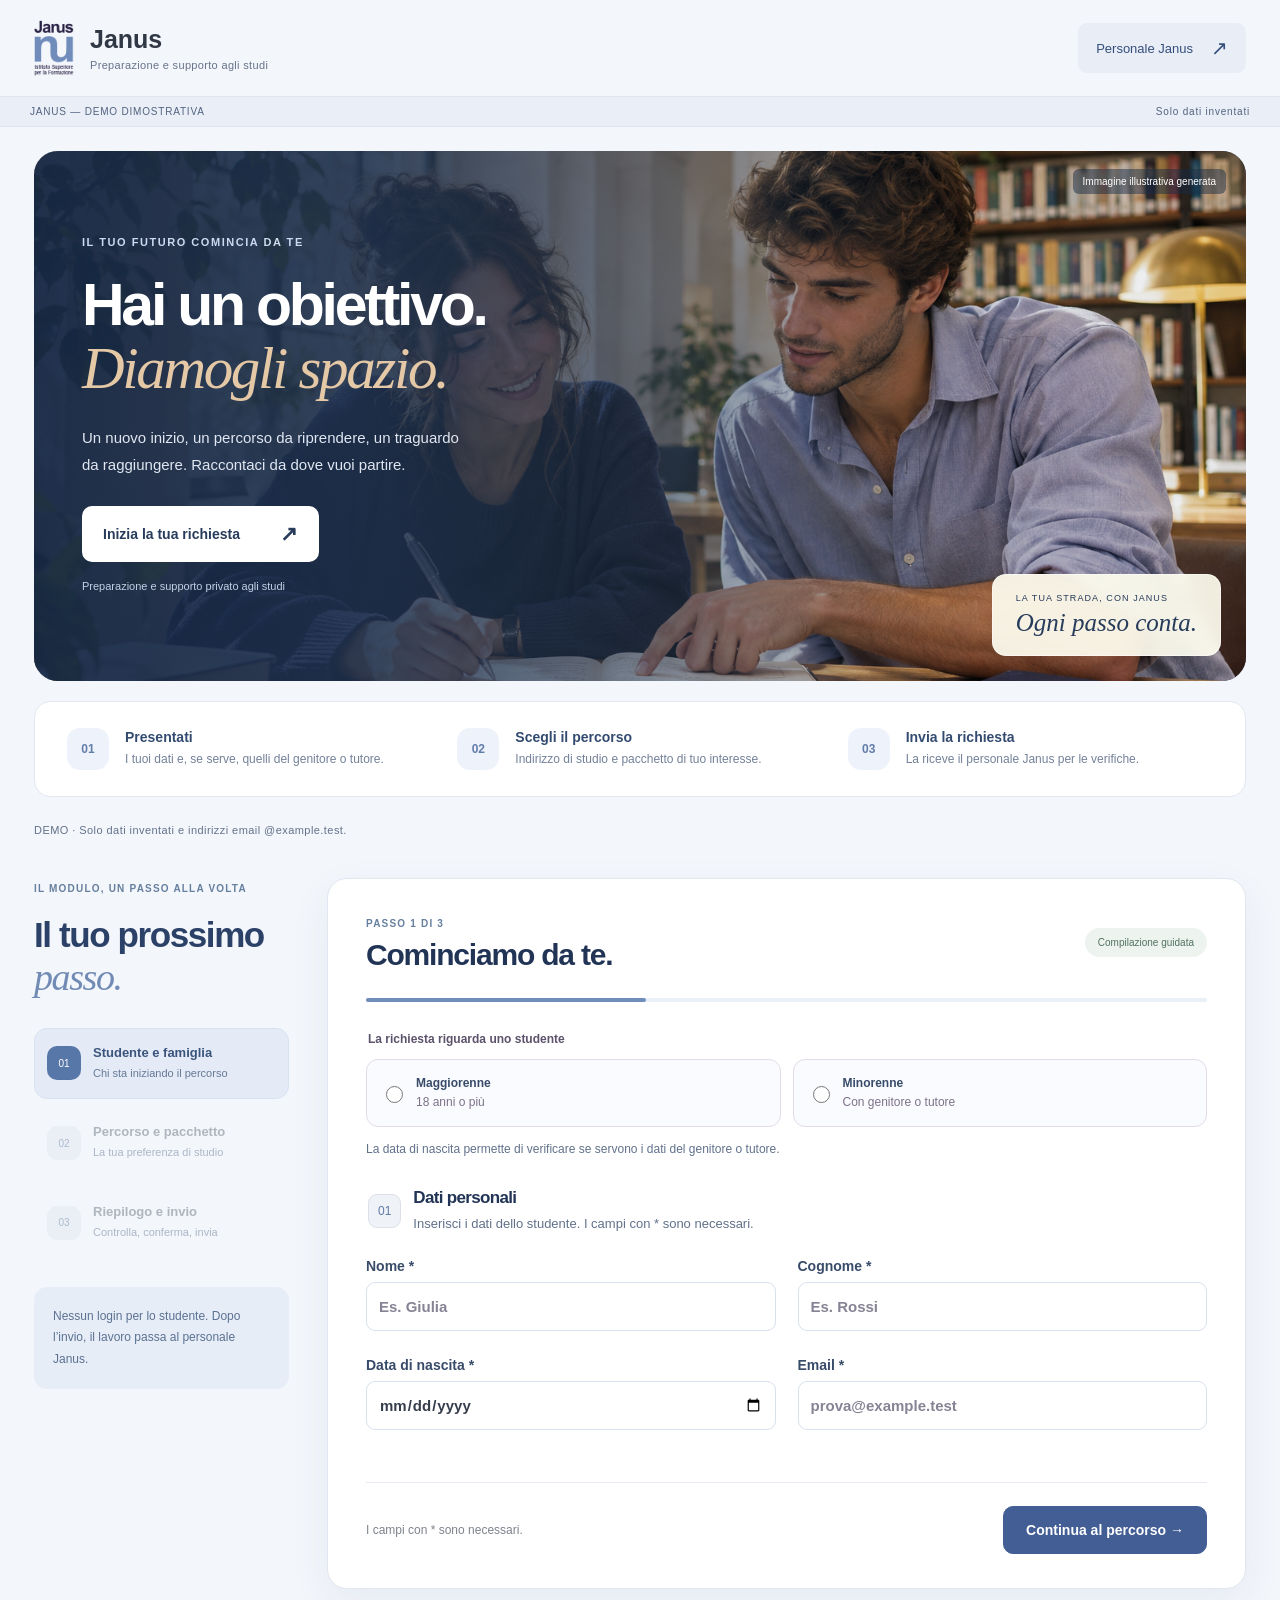
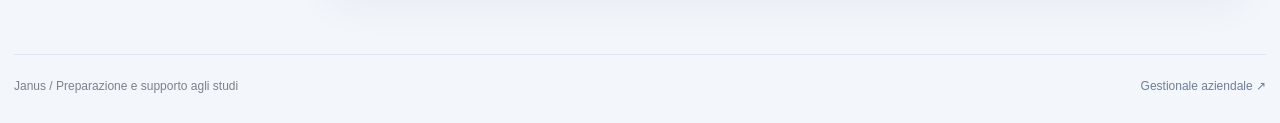
==== index.html @ 0e10361b "Pubblica i file della demo Janus con form e reparti del personale" ====
<!doctype html><html lang="it"><head><meta charset="utf-8"><meta name="viewport" content="width=device-width,initial-scale=1"><meta name="robots" content="noindex,nofollow"><title>Janus · Proposta D · Iscrizione</title><link rel="stylesheet" href="./style.css"><link rel="stylesheet" href="./enrollment.css"><link rel="stylesheet" href="./concept-c.css"><link rel="stylesheet" href="./concept-d.css"></head><body class="concept-c concept-d client-c"><header class="c-top"><a class="c-brand" href="./iscrizione-d.html"><img src="./assets/janus_logo-1.png" alt="Istituto Janus"><span>Janus<small>Preparazione e supporto agli studi</small></span></a><a class="c-employee" href="./gestionale-d.html">Personale Janus <span>↗</span></a></header><div class="c-proposal"><span>JANUS — DEMO DIMOSTRATIVA</span><span>Solo dati inventati</span></div><main class="c-client-main"><section class="d-hero"><img class="d-hero-image" src="./assets/janus-studio-editoriale.png" alt="Scena illustrativa di due giovani adulti impegnati nello studio"><div class="d-hero-shade"></div><div class="d-hero-content"><span class="d-eyebrow">IL TUO FUTURO COMINCIA DA TE</span><h1>Hai un obiettivo.<br><em>Diamogli spazio.</em></h1><p>Un nuovo inizio, un percorso da riprendere, un traguardo da raggiungere. Raccontaci da dove vuoi partire.</p><a class="d-hero-cta" href="#modulo">Inizia la tua richiesta <span>↗</span></a><span class="d-service-note">Preparazione e supporto privato agli studi</span></div><div class="d-photo-note">Immagine illustrativa generata</div><div class="d-hero-caption"><span>LA TUA STRADA, CON JANUS</span><b>Ogni passo conta.</b></div></section><div class="d-journey"><article><b>01</b><div><strong>Presentati</strong><span>I tuoi dati e, se serve, quelli del genitore o tutore.</span></div></article><article><b>02</b><div><strong>Scegli il percorso</strong><span>Indirizzo di studio e pacchetto di tuo interesse.</span></div></article><article><b>03</b><div><strong>Invia la richiesta</strong><span>La riceve il personale Janus per le verifiche.</span></div></article></div><div class="c-demo">DEMO · Solo dati inventati e indirizzi email @example.test.</div><section id="modulo" class="c-wizard-layout"><aside class="c-step-rail"><span class="c-kicker">IL MODULO, UN PASSO ALLA VOLTA</span><h2>Il tuo prossimo<br><em>passo.</em></h2><nav aria-label="Passaggi del modulo"><button type="button" data-wizard-step="0"><b>01</b><span>Studente e famiglia<small>Chi sta iniziando il percorso</small></span></button><button type="button" data-wizard-step="1"><b>02</b><span>Percorso e pacchetto<small>La tua preferenza di studio</small></span></button><button type="button" data-wizard-step="2"><b>03</b><span>Riepilogo e invio<small>Controlla, conferma, invia</small></span></button></nav><div class="c-side-note">Nessun login per lo studente. Dopo l’invio, il lavoro passa al personale Janus.</div></aside><div class="c-form-stage"><section id="student-entry" aria-labelledby="form-title"><div class="c-stage-header"><div><span id="wizard-position" class="c-kicker">PASSO 1 DI 3</span><h2 id="form-title">Cominciamo da te.</h2></div><span class="c-pill">Compilazione guidata</span></div><div class="c-progress-track"><div id="wizard-progress"></div></div><form id="student-form" novalidate><section class="wizard-step"><fieldset class="age-selector"><legend>La richiesta riguarda uno studente</legend><div class="age-options"><label><input type="radio" name="student_age_group" value="adult"><span>Maggiorenne <small>18 anni o più</small></span></label><label><input type="radio" name="student_age_group" value="minor"><span>Minorenne <small>Con genitore o tutore</small></span></label></div><small data-error="student_age_group" class="error"></small><p class="field-help" data-age-hint></p></fieldset><fieldset><legend><div class="section-label"><span class="section-number">01</span><div><h3>Dati personali</h3><p>Inserisci i dati dello studente. I campi con * sono necessari.</p></div></div></legend><div class="grid"><label>Nome *<input name="given_name" maxlength="80" required autocomplete="off" placeholder="Es. Giulia"><small data-error="given_name"></small></label><label>Cognome *<input name="family_name" maxlength="80" required autocomplete="off" placeholder="Es. Rossi"><small data-error="family_name"></small></label><label>Data di nascita *<input name="birth_date" type="date" required><small data-error="birth_date"></small></label><label>Email *<input name="email" type="email" placeholder="prova@example.test" maxlength="160" required autocomplete="off"><small data-error="email"></small></label></div></fieldset><fieldset data-guardian-section class="guardian-panel" hidden><legend><div class="section-label"><span class="section-number">↳</span><div><h3>Genitore o tutore dello studente minorenne</h3><p>La richiesta deve essere compilata dal genitore o tutore. Usa solo dati inventati nella demo.</p></div></div></legend><div class="grid"><label>Relazione con lo studente *<select name="guardian_relationship"><option value="">Scegli una relazione</option><option value="genitore">Genitore</option><option value="tutore_legale">Tutore legale</option></select><small data-error="guardian_relationship"></small></label><label>Nome del genitore o tutore *<input name="guardian_given_name" maxlength="80" autocomplete="off"><small data-error="guardian_given_name"></small></label><label>Cognome del genitore o tutore *<input name="guardian_family_name" maxlength="80" autocomplete="off"><small data-error="guardian_family_name"></small></label><label>Email del genitore o tutore *<input name="guardian_email" type="email" maxlength="160" placeholder="genitore@example.test" autocomplete="off"><small data-error="guardian_email"></small></label></div><label class="checkbox"><input name="guardian_authority_confirm" type="checkbox"><span>Dichiaro di compilare questa richiesta come genitore o tutore dello studente minorenne. *</span></label><small data-error="guardian_authority_confirm" class="error"></small><p class="field-help">Il titolo dichiarato sarà verificato dal personale Janus. Questa dichiarazione non attribuisce automaticamente ruoli di contraente o pagatore.</p></fieldset><div class="c-wizard-actions"><span>I campi con * sono necessari.</span><button type="button" data-wizard-next class="primary">Continua al percorso →</button></div></section><section class="wizard-step" hidden><fieldset id="percorsi-studio"><legend><div class="section-label"><span class="section-number">02</span><div><h3>Il tuo percorso di studio</h3><p>Indica regione, anno scolastico e indirizzo richiesto.</p></div></div></legend><div class="grid"><label>Regione *<select name="region" required><option value="">Scegli una regione</option></select><small data-error="region"></small></label><label>Anno scolastico *<select name="school_year" required><option value="">Scegli un anno</option><option>2025/2026</option><option>2026/2027</option><option>2027/2028</option></select><small data-error="school_year"></small></label><label class="full-width">Indirizzo di studio richiesto (facoltativo)<select name="study_track"><option value="">Scegli un indirizzo, se lo conosci</option></select><small data-error="study_track"></small><span class="field-help">Il personale Janus verificherà il percorso indicato.</span></label></div></fieldset><fieldset class="package-section"><legend><div class="section-label"><span class="section-number">03</span><div><h3>Il pacchetto Janus che ti interessa</h3><p>Indica una preferenza: il personale verificherà con te l’offerta e le condizioni.</p></div></div></legend><div class="package-grid" data-package-options></div><label class="checkbox package-undecided"><input type="radio" name="service_package" value="" checked><span>Non ho ancora scelto: preferisco confrontarmi con Janus.</span></label><small data-error="service_package" class="error"></small></fieldset><div class="c-wizard-actions"><button type="button" data-wizard-back class="quiet">← Indietro</button><button type="button" data-wizard-next class="primary">Controlla la richiesta →</button></div></section><section class="wizard-step" hidden><div class="section-label"><span class="section-number">04</span><div><h3>Controlla e invia</h3><p>Verifica i dati prima di confermare la richiesta.</p></div></div>
<div class="submit-area"><h3>Riepilogo della richiesta</h3><div class="client-summary"><span><strong>Studente:</strong> <span id="summary-name">Da compilare</span></span><span><strong>Anno:</strong> <span id="summary-year">Da indicare</span></span><span><strong>Indirizzo:</strong> <span id="summary-track">Non indicato</span></span><span><strong>Pacchetto:</strong> <span data-package-summary>Non indicato</span></span></div>
<p class="notice" style="margin-top:16px">Questa è una dimostrazione: usa dati inventati e un’email che termini con <strong>@example.test</strong>.</p><label class="checkbox"><input name="synthetic_confirm" type="checkbox"><span>Confermo di aver inserito esclusivamente dati inventati. *</span></label><small data-error="synthetic_confirm" class="error"></small></div>
<label class="honeypot" aria-hidden="true">Lascia vuoto<input name="website" tabindex="-1" autocomplete="off"></label><p id="submit-error" class="error" role="alert"></p><button class="primary" id="submit-button">Invia richiesta di prova →</button><p class="student-help">L’invio registra una richiesta di prova. Non costituisce iscrizione effettiva ai servizi Janus.</p><button type="button" data-wizard-back class="c-back">← Torna al percorso</button></section></form></section><section id="receipt" class="card receipt client-receipt" hidden tabindex="-1" aria-labelledby="receipt-title"><span class="tag">RICHIESTA RICEVUTA</span><div class="success-icon" style="margin-top:25px" aria-hidden="true">✓</div><h2 id="receipt-title">La tua richiesta è stata inviata.</h2><p id="receipt-name"></p><p class="reference" id="receipt-id"></p><div class="receipt-note"><h3>Adesso se ne occupa Janus</h3><p>Il personale può trovare la richiesta nel gestionale e verificare il percorso indicato. Per lo studente la compilazione è conclusa.</p></div><p>La ricevuta conferma l’acquisizione della richiesta di prova. Non costituisce approvazione o iscrizione effettiva ai servizi.</p><button id="new-request" class="quiet">Compila un’altra richiesta di prova</button><p style="font-size:11px;margin-top:24px">Sei del personale Janus? <a href="./gestionale-d.html" style="color:#607fad">Apri il gestionale aziendale →</a></p></section></div></section></main><footer class="c-footer"><span>Janus / Preparazione e supporto agli studi</span><a href="./gestionale-d.html">Gestionale aziendale ↗</a></footer><script type="module" src="./student.js"></script><script type="module" src="./wizard-c.js"></script></body></html>
---- style.css ----
:root{font-family:Inter,system-ui,-apple-system,"Segoe UI",sans-serif;color:#2a2246;background:#f4f6fa;font-size:16px;--blue:#708cbb;--ink:#2a2246;--line:#e1e5ee}*{box-sizing:border-box}[hidden]{display:none!important}body{margin:0}.topbar{padding:16px max(24px,calc((100% - 1180px)/2));background:white;display:flex;justify-content:space-between;align-items:center;border-bottom:1px solid var(--line)}.brand{display:flex;gap:18px;align-items:center;text-decoration:none;color:var(--ink);font-weight:700;font-size:20px}.brand img{width:43px;height:auto}.brand small{display:block;font-size:12px;color:#66647a;font-weight:400;margin-top:4px}.account{display:flex;align-items:center;gap:12px;font-size:14px}.demo-note{text-align:center;padding:10px 20px;background:#e9eef8;font-size:13px;color:#384e75}main{max-width:1180px;margin:0 auto;padding:44px 24px;min-height:calc(100vh - 200px)}.welcome{display:grid;grid-template-columns:1.25fr 1fr;gap:70px;align-items:center;padding:36px 0}.eyebrow{font-size:11px;font-weight:750;letter-spacing:.13em;color:#526f9e}h1{font-size:clamp(28px,3.4vw,43px);line-height:1.17;letter-spacing:-.035em;margin:15px 0}h2{font-size:24px;margin:0 0 12px;letter-spacing:-.02em}p{line-height:1.6;color:#656278;margin:10px 0 22px}.pills{display:flex;gap:10px;flex-wrap:wrap}.pills span{padding:10px 13px;border-radius:25px;background:white;border:1px solid var(--line);font-size:14px}.card{background:white;border:1px solid var(--line);border-radius:18px;padding:30px;box-shadow:0 8px 28px #2a224606}.login-card{padding:32px}.notice{background:#fff5dc;color:#6a5010;border-radius:8px;padding:12px;font-size:14px}.notice.ready{background:#edf6ef;color:#245f3f}label{display:flex;flex-direction:column;gap:8px;font-size:14px;font-weight:600;margin-bottom:18px}input,select{width:100%;min-height:46px;border:1px solid #cbd1df;border-radius:8px;padding:10px 12px;font:inherit;font-weight:400;color:var(--ink);background:white}input::placeholder{color:#858394}button{font:inherit;font-size:14px;cursor:pointer;border:1px solid transparent;border-radius:8px;min-height:44px;padding:11px 18px;font-weight:650}.primary{background:#465f91;color:white}.primary:hover{background:#354b76}.quiet,.nav-button{background:white;color:var(--ink);border-color:#ccd3e0}.nav-button[aria-pressed=true]{background:#eaf0fa;border-color:#708cbb}button:disabled{cursor:not-allowed;opacity:.55}:focus-visible{outline:3px solid #708cbb;outline-offset:3px}.login-card button{width:100%}.section-heading{display:flex;justify-content:space-between;align-items:center;gap:24px;margin-bottom:25px}.section-heading h1{font-size:30px}.section-heading p{margin-bottom:0}.section-heading nav{display:flex;gap:10px;flex-shrink:0}.grid{display:grid;grid-template-columns:1fr 1fr;gap:0 22px}.filters{grid-template-columns:repeat(3,1fr)}.actions{display:flex;gap:12px;align-items:center;flex-wrap:wrap}.actions span{font-size:14px;color:#656278}.error,[data-error]{color:#a02d33;font-size:13px;line-height:1.5}[aria-invalid=true]{border-color:#a02d33}.table-wrap{overflow:auto;margin-top:24px}table{border-collapse:collapse;width:100%;font-size:14px;text-align:left;white-space:nowrap}th{padding:13px 15px;background:#f4f6fa;font-weight:600;color:#67637c}td{padding:17px 15px;border-bottom:1px solid var(--line)}td:first-child{font-weight:650}.badge{display:inline-block;font-size:12px;color:#486384;background:#edf2fa;border-radius:20px;padding:5px 9px}.form-card{max-width:820px;margin:0 auto}.checkbox{flex-direction:row;align-items:flex-start;font-weight:400}.checkbox input{width:19px;min-height:19px;margin:2px 0 0;flex-shrink:0}.receipt{max-width:700px;text-align:center;margin:25px auto}.success-icon{background:#e7f5ed;color:#24784d;width:76px;height:76px;font-size:44px;line-height:76px;border-radius:50%;margin:4px auto 24px}.receipt button{margin:5px}.reference{font-family:monospace;font-size:13px;overflow-wrap:anywhere}footer{padding:22px;text-align:center;font-size:12px;color:#6f6a82}.sr-only{position:absolute;clip:rect(0,0,0,0);width:1px;height:1px;overflow:hidden}#pagination{margin-top:20px}@media(max-width:800px){.welcome{grid-template-columns:1fr;gap:28px;padding-top:0}.section-heading{align-items:stretch;flex-direction:column}.filters{grid-template-columns:1fr 1fr}.section-heading nav{flex-wrap:wrap}main{padding:28px 16px}.card{padding:22px}.topbar{padding:12px 16px}.brand{font-size:16px}.account{max-width:45%;flex-wrap:wrap;justify-content:flex-end}}@media(max-width:480px){.grid{grid-template-columns:1fr}.actions>*{flex:1 1 auto}.brand small{font-size:10px}.brand img{width:35px}.welcome h1 br{display:none}.receipt{padding:22px 16px}}
:root .student-main{max-width:880px}.student-heading{max-width:680px;margin:0 auto 30px;text-align:center}.student-heading .pills{justify-content:center}.staff-link{color:#465f91;font-size:14px;text-decoration:none;font-weight:650}.student-help{font-size:13px;margin-bottom:0}.honeypot{position:absolute;left:-10000px;opacity:0;pointer-events:none}.student-main .form-card{max-width:none}
.journey{list-style:none;padding:0;display:grid;grid-template-columns:repeat(3,1fr);gap:12px;margin:26px 0 0;text-align:left}.journey li{padding:15px;border:1px solid var(--line);background:white;border-radius:12px}.journey .current{border-color:#708cbb;background:#edf2fa}.journey strong{display:block;font-size:14px}.journey span{display:block;font-size:12px;line-height:1.5;color:#656278;margin-top:7px}.full-width{grid-column:1/-1}.field-help{font-weight:400;font-size:12px;color:#656278}.study-track-cell{white-space:normal;min-width:180px;max-width:270px}@media(max-width:560px){.journey{grid-template-columns:1fr}.journey li{padding:12px 15px}.journey span{margin-top:3px}}
---- enrollment.css ----
.age-selector{margin:0 0 28px!important;padding:0!important;border:0!important;min-width:0}.age-selector legend{font-size:12px;color:#5b526b;font-weight:650;margin-bottom:13px}.age-options{display:grid;grid-template-columns:1fr 1fr;gap:12px}.age-options label{display:flex;flex-direction:row;gap:10px;align-items:center;border:1px solid #e2dce7;border-radius:8px;padding:14px;margin:0;cursor:pointer;background:#fff}.age-options label:has(input:checked){border-color:#708cbb;box-shadow:0 0 0 2px #708cbb15;background:#f5f7fc}.age-options input{min-height:17px!important;width:17px!important;flex-shrink:0;accent-color:#536f9e}.age-options span{font-size:12px;line-height:1.6}.age-options small{display:block;font-size:10px;font-weight:400;color:#7d7188}.age-selector .field-help{margin:12px 0 0;font-size:11px}.guardian-panel{margin:8px 0 26px!important;padding:21px!important;background:#f3f6fb;border:1px solid #dce4f2!important;border-radius:10px;min-width:0}.guardian-panel legend{padding:0!important;float:left;width:100%;margin-bottom:12px}.guardian-panel .grid{clear:both}.guardian-panel .section-label p{font-size:11px}.guardian-panel .checkbox{flex-direction:row;font-size:11px;line-height:1.7}.guardian-panel .checkbox input{min-height:17px;width:17px;flex-shrink:0;accent-color:#536f9e}.package-section{margin:8px 0 27px!important;padding:0!important;border:0!important;min-width:0}.package-grid{display:grid;grid-template-columns:1fr 1fr;gap:12px}.package-choice{position:relative;border:1px solid #e3dce5;background:#fff;border-radius:10px;padding:19px 17px;display:flex;flex-direction:row;align-items:flex-start;gap:9px;cursor:pointer;margin:0!important;min-width:0}.package-choice:has(input:checked){border-color:#b79a67;background:#fcfaf5;box-shadow:0 0 0 2px #b79a6718}.package-choice input{min-height:17px!important;width:17px!important;margin:2px 0 0;accent-color:#947748;flex-shrink:0}.package-copy{display:block;min-width:0}.package-copy .package-tag{display:block;font-size:8px;text-transform:uppercase;letter-spacing:.1em;color:#8c754e;margin-bottom:9px}.package-copy strong{display:block;font-family:Georgia,serif;font-weight:400;font-size:18px;line-height:1.35;color:#3a2e4d;margin-bottom:9px}.package-copy>span:last-child{display:block;font-size:10px;line-height:1.8;font-weight:400;color:#766a80}.package-undecided{margin:17px 0 0!important;align-items:center!important;font-size:11px!important}.package-undecided input{width:17px;min-height:17px;accent-color:#536f9e}.minor-badge{display:inline-block;margin-left:6px;font-size:8px;padding:3px 6px;background:#f8f0de;border-radius:4px;color:#816535;vertical-align:middle}.package-cell{white-space:normal;min-width:140px;max-width:190px;font-size:11px}.row-detail{font-size:10px!important;min-height:31px!important;padding:6px 9px!important}.detail-grid{display:grid;grid-template-columns:1fr 1fr;gap:22px;margin:26px 0}.detail-grid dt{font-size:10px;color:#7a6d85;margin-bottom:8px}.detail-grid dd{font-size:13px;margin:0;color:#3b2f4e;overflow-wrap:anywhere}.application-detail #detail-guardian-status{font-size:12px;color:#8b6b37}.staff-page .package-choice{padding:19px}.staff-page .guardian-panel{padding:24px!important}@media(max-width:600px){.package-grid{grid-template-columns:1fr}.package-choice{padding:20px}.age-options{gap:9px}.age-options label{padding:11px;gap:8px}.age-options span{font-size:11px}.age-options small{font-size:9px}.guardian-panel{padding:17px!important}.detail-grid{grid-template-columns:1fr}.package-copy strong{font-size:20px}.package-copy>span:last-child{font-size:11px}}
---- concept-c.css ----
:root{--c-ink:#262b36;--c-paper:#f4f2ec;--c-blue:#708cbb;--c-orange:#ee9c79;--c-mint:#c9d9bd;--c-lilac:#d1cce3}.concept-c{background:var(--c-paper);font-family:"Segoe UI",Arial,sans-serif;color:var(--c-ink);font-size:15px}.concept-c h1,.concept-c h2,.concept-c h3{color:var(--c-ink);font-family:"Segoe UI",Arial,sans-serif;letter-spacing:-.045em}.concept-c p{color:#686b70;font-size:13px;line-height:1.8}.concept-c .primary{background:#282e3a;color:white;border:1px solid #282e3a;border-radius:3px;font-size:12px;box-shadow:none}.concept-c .primary:hover{background:#47556e}.concept-c .quiet{border:1px solid #d6d6cf;border-radius:3px;color:#444c5c;background:transparent;font-size:12px}.concept-c input,.concept-c select{background:#fff;border:1px solid #d7d8d3;border-radius:3px;font:inherit;font-size:13px;min-height:47px;color:#353d4c}.concept-c input:focus,.concept-c select:focus{outline:2px solid #708cbb;outline-offset:1px}.concept-c label{font-size:12px;color:#4e5664}.concept-c button{border-radius:3px}.concept-c .card{border:1px solid #d9dad4;border-radius:4px;box-shadow:none;background:#fbfbf8}.c-top{max-width:1320px;margin:auto;padding:22px 30px;display:flex;justify-content:space-between;align-items:center;gap:20px}.c-brand{display:flex;gap:15px;align-items:center;text-decoration:none;color:#303745;font-size:23px;font-weight:700}.c-brand img{width:38px;height:auto}.c-brand small{display:block;font-size:10px;font-weight:400;letter-spacing:.03em;color:#777b80;margin-top:5px}.c-employee{color:#4b5360;font-size:11px;text-decoration:none;display:flex;gap:25px;align-items:center;border-bottom:1px solid #9ca2aa;padding-bottom:8px}.c-employee span{font-size:20px}.c-proposal{display:flex;justify-content:space-between;gap:18px;align-items:center;border-top:1px solid #d9dbd5;border-bottom:1px solid #d9dbd5;padding:9px max(25px,calc((100% - 1260px)/2));font-size:9px;letter-spacing:.08em;color:#6b717b}.c-proposal div{display:flex;gap:18px}.c-proposal a{color:#676e79;letter-spacing:0;text-decoration:none;border-bottom:1px solid #aeb3b9}.c-client-main{max-width:1320px;padding:0 30px;margin:auto}.c-poster{display:grid;grid-template-columns:1.3fr 1fr;min-height:500px;gap:60px;align-items:center;padding:62px 0 54px}.c-kicker{font-size:9px;letter-spacing:.12em;font-weight:650;color:#677588}.c-poster h1{font-size:69px;line-height:1.02;letter-spacing:-.065em;font-weight:650;margin:24px 0}.c-poster h1 em{font-style:normal;color:#6a87b5}.c-poster-copy>p{font-size:13px;max-width:400px;line-height:1.9;margin-bottom:24px}.c-start{display:inline-flex;gap:55px;align-items:center;background:#303744;color:#fff;font-size:11px;font-weight:600;padding:15px 18px;text-decoration:none;border-radius:2px}.c-start span{font-size:19px;font-weight:400}.c-poster-copy>small{display:block;font-size:10px;color:#858b91;margin-top:18px}.c-route-art{height:370px;position:relative;max-width:450px;width:100%;justify-self:end;border:1px solid #d1d4ce;background:linear-gradient(90deg,#d1d4ce40 1px,transparent 1px),linear-gradient(#d1d4ce40 1px,transparent 1px);background-size:28px 28px;overflow:hidden}.route-line{position:absolute;width:200px;height:210px;left:110px;top:62px;border:26px solid #708cbb;border-right-color:#c6d5bb;border-radius:90px 90px 80px 0;transform:rotate(-20deg)}.route-node{position:absolute;display:flex;align-items:center;gap:12px;background:#f8f6f1;border:1px solid #cbd0c9;padding:12px 16px;box-shadow:6px 6px 0 #30374412}.route-node b{display:grid;place-items:center;width:37px;height:37px;border-radius:50%;font-size:12px;font-weight:600;color:#3f4c5f}.route-node span{font-size:12px;letter-spacing:-.02em}.node-one{left:25px;top:35px}.node-one b{background:#b8cae3}.node-two{right:20px;top:148px}.node-two b{background:#efc0a7}.node-three{left:52px;bottom:30px}.node-three b{background:#cbdcbd}.route-label{position:absolute;right:17px;bottom:18px;font-size:8px;line-height:1.7;letter-spacing:.12em;color:#7d8490}.c-demo{font-size:10px;letter-spacing:.04em;border-top:1px solid #d7dad3;border-bottom:1px solid #d7dad3;padding:13px 0;color:#7b7971}.c-wizard-layout{display:grid;grid-template-columns:270px minmax(0,1fr);gap:66px;padding:57px 0 65px;align-items:start}.c-step-rail{position:sticky;top:25px}.c-step-rail h2{font-size:39px;line-height:1.05;font-weight:600;margin:20px 0 29px;letter-spacing:-.055em}.c-step-rail nav{display:grid;gap:4px}.c-step-rail nav button{border:0;border-top:1px solid #d7dad3;background:transparent;display:flex;gap:15px;text-align:left;padding:18px 0;align-items:center;color:#6e7683}.c-step-rail nav button b{font-size:10px;display:grid;place-items:center;width:31px;height:31px;border:1px solid #d1d5d0;border-radius:50%;font-weight:500}.c-step-rail nav button span{font-size:12px;font-weight:600}.c-step-rail nav button small{display:block;font-size:10px;line-height:1.7;font-weight:400;margin-top:4px;color:#8a9098}.c-step-rail nav button[aria-current=step]{color:#3b547b}.c-step-rail nav button[aria-current=step] b{background:#708cbb;color:white;border-color:#708cbb}.c-step-rail nav button:disabled{opacity:.5;cursor:default}.c-side-note{margin-top:28px;padding:17px 15px;background:#e6e8e0;font-size:11px;line-height:1.8;color:#767d7d}.c-form-stage{border:1px solid #d4d7d0;background:#fdfdfb;min-width:0;padding:32px 36px}.c-stage-header{display:flex;justify-content:space-between;gap:15px;align-items:center}.c-stage-header h2{font-size:27px;font-weight:600;margin:7px 0 0}.c-pill{padding:7px 11px;background:#ebeee6;border-radius:2px;font-size:9px;color:#747b70}.c-progress-track{height:3px;background:#e7e9e3;margin:26px 0 30px}.c-progress-track div{height:100%;background:#708cbb;width:33.33%}.concept-c .wizard-step fieldset{border:0;margin:0 0 26px;padding:0;min-width:0}.concept-c .section-label{display:flex;gap:12px;align-items:center;margin-bottom:23px}.concept-c .section-label h3{font-size:15px;margin:0;font-weight:650}.concept-c .section-label p{font-size:11px;margin:5px 0 0}.concept-c .section-number{font-size:10px;color:#7284a3;border:1px solid #dce1e9;padding:7px;background:#eff2f7}.concept-c .client-summary{display:flex;flex-wrap:wrap;gap:11px 20px;font-size:12px;line-height:1.7}.concept-c .submit-area{border:1px solid #dde0d7;background:#f3f5ef;padding:21px;margin:18px 0}.concept-c .notice{font-size:11px;line-height:1.8;border-radius:2px;background:#fbfaee}.concept-c .package-grid{gap:14px}.concept-c .package-choice{border-radius:3px;border-color:#d5d8d1;background:#fafbf7}.concept-c .package-choice:has(input:checked){background:#eef2f8;border-color:#708cbb;box-shadow:none}.concept-c .package-copy strong{font-family:"Segoe UI",Arial,sans-serif;font-size:17px;font-weight:600;color:#374258}.concept-c .package-copy .package-tag{color:#8c765d}.concept-c .guardian-panel{border-radius:3px;background:#eff3f8}.concept-c .age-options label{border-radius:3px}.concept-c .age-options label:has(input:checked){background:#edf2f9;box-shadow:none}.concept-c .student-help{font-size:10px;text-align:center;line-height:1.8}.concept-c #submit-button{width:100%;margin-top:20px;min-height:49px}.c-wizard-actions{border-top:1px solid #e3e5de;margin-top:24px;padding-top:23px;display:flex;justify-content:space-between;gap:15px;align-items:center}.c-wizard-actions>span{font-size:10px;color:#7d838c}.c-back{border:0;background:none;color:#758298;font-size:11px;padding:10px 0;margin-top:11px;min-height:35px}.c-footer{max-width:1260px;margin:auto;border-top:1px solid #d7dad3;padding:24px 0 30px;display:flex;justify-content:space-between;gap:20px;font-size:10px;color:#7b818b}.c-footer a{color:#6e7f98;text-decoration:none}.client-c .receipt{padding:28px 0;border:0;background:none;box-shadow:none;margin:0}.client-c .receipt h2{font-size:28px}.client-c .success-icon{background:#e4eddd;color:#66824b;width:68px;height:68px;line-height:68px;border-radius:50%;font-size:34px;margin:20px auto}.client-c .tag{font-size:9px;color:#829373}.client-c .reference{font-size:10px;overflow-wrap:anywhere;background:#f1f3ec;padding:14px}.client-c .receipt-note{background:#f0f3f8;padding:20px;margin:22px 0}.client-c .receipt-note h3{font-size:17px}.client-c .receipt p{font-size:12px}
.staff-c{background:#f0f1ed}.staff-c .topbar{background:#292f3b;padding:16px 30px;min-height:80px;border-bottom:0}.staff-c .brand{color:#f7f8f5;font-size:21px}.staff-c .brand img{background:#fff;padding:5px;width:39px;border-radius:3px}.staff-c .brand small{color:#afb9ca;font-size:10px}.staff-c .account{color:#cbd2de;font-size:11px;display:flex;gap:10px;align-items:center}.staff-c .account button{background:#ffffff0c;color:#e0e4ec;border-color:#ffffff2a;font-size:10px;min-height:33px;padding:7px 11px}.staff-c .c-proposal{background:#e7e9e3;border-top:0}.staff-c .demo-note{background:#edf0e8;color:#7e887a;font-size:10px;padding:8px}.staff-c .staff-main{max-width:1420px;margin:auto;padding:0 30px;min-height:calc(100vh - 185px)}.staff-c .staff-workspace{display:block}.c-workspace-top{border-bottom:1px solid #d6dcd4;padding:20px 0;display:flex;justify-content:space-between;gap:20px;align-items:center}.department-nav{display:flex;gap:6px;flex-wrap:wrap}.department-tab{display:flex;align-items:center;gap:10px;padding:9px 14px;background:#fbfcf9;border:1px solid #d6dcd4;color:#68727c;font-size:11px;min-height:42px}.department-tab span{font-size:8px;display:grid;place-items:center;width:22px;height:22px;border:1px solid #d8ddd5;border-radius:50%}.department-tab[aria-pressed=true]{background:#303845;border-color:#303845;color:#fff}.department-tab[aria-pressed=true] span{border-color:#ffffff4a}.c-utility-nav{display:flex;gap:12px;align-items:center}.c-utility-nav button,.c-utility-nav a{border:0;background:transparent;color:#6f7c8c;font-size:10px;padding:8px 3px;text-decoration:none;min-height:34px;font-weight:600}.c-utility-nav button[aria-pressed=true]{border-bottom:2px solid #708cbb}.staff-c .staff-content{padding:28px 0 45px}.staff-c .section-heading{margin:0 0 25px;display:flex;justify-content:space-between;align-items:center;gap:20px}.staff-c .section-heading h1{font-size:29px;margin:8px 0;font-weight:650}.staff-c .section-heading p{font-size:11px;margin:0}.staff-c .eyebrow{font-size:8px;letter-spacing:.1em;color:#80909e}.staff-c .workspace-status{font-size:8px;border:1px solid #d7dcd5;padding:9px;color:#8c948c}.staff-c .staff-content .card{padding:26px}.staff-c .search-card-heading{display:flex;justify-content:space-between;gap:15px}.staff-c .search-card-heading h2{font-size:18px}.staff-c .tag{font-size:8px;color:#83917b;background:#eaf0e6;padding:7px 9px;height:max-content}.staff-c .search-intro{font-size:11px;margin:0 0 23px}.staff-c .filters{grid-template-columns:repeat(4,minmax(0,1fr));gap:0 16px}.staff-c .filters label{font-size:10px}.staff-c .filters input,.staff-c .filters select{font-size:12px;min-height:43px}.staff-c .search-actions{border-top:1px solid #e4e7df;border-bottom:1px solid #e4e7df;padding:18px 0;gap:10px}.staff-c .search-actions #search-status{flex-basis:100%;font-size:10px;color:#87918b}.staff-c .search-empty{padding:42px;text-align:center}.staff-c .empty-icon{font-size:32px;color:#8c9b88}.staff-c .search-empty h3{font-size:19px}.staff-c .search-empty p{font-size:11px;max-width:390px;margin:auto}.staff-c table{font-size:11px}.staff-c th{font-size:9px;background:#edf1e8;color:#859080}.staff-c td{padding:15px 13px;border-color:#e7eae3}.staff-c .study-track-cell,.staff-c .package-cell{white-space:normal;min-width:160px;max-width:200px}.staff-c .badge{font-size:9px;background:#eaf0e2;color:#7b916a}.department-heading{border-top:2px solid #303845;display:grid;grid-template-columns:1fr 1.2fr;gap:16px 30px;padding:25px 0 20px}.department-heading>div{display:flex;gap:16px;align-items:center}.department-heading>div>span{font-size:12px;padding:11px;border:1px solid #cbd2c8;color:#7e8c7e}.department-heading h2{font-size:36px;font-weight:600;margin:0}.department-heading>p{font-size:13px;line-height:1.9;margin:0;align-self:center}.department-heading>span{grid-column:1/-1;font-size:10px;color:#8d978c}.department-metrics{display:grid;grid-template-columns:repeat(4,1fr);gap:14px;margin:10px 0 34px}.department-metric{border:1px solid #d6dcd3;min-height:115px;padding:19px;background:#f8f9f5;display:flex;flex-direction:column;justify-content:space-between;gap:16px}.department-metric span{font-size:10px;color:#828b80}.department-metric strong{font-size:30px;font-weight:500;color:#536048}.department-metric:nth-child(2){background:#eef1f8}.department-metric:nth-child(2) strong{color:#748bb3}.department-metric:nth-child(3){background:#f6eee6}.department-metric:nth-child(3) strong{color:#b88e6b}.department-metric:nth-child(4){background:#efedf6}.department-metric:nth-child(4) strong{color:#9688b1}.department-section-title{display:flex;justify-content:space-between;gap:20px;align-items:center;margin:0 0 17px}.department-section-title h3{font-size:18px;margin:0}.department-section-title>span{font-size:8px;letter-spacing:.07em;color:#8b9488}.department-tasks{display:grid;grid-template-columns:repeat(3,minmax(0,1fr));gap:15px}.department-task{min-height:150px;position:relative;display:flex;flex-direction:column;gap:13px;text-align:left;background:#fafbf8;border:1px solid #d5ddd0;padding:22px;color:#58664f;white-space:normal}.department-task:hover{background:#f0f4eb;border-color:#adbca0}.department-task strong{font-size:16px;font-weight:600;letter-spacing:-.025em;padding-right:20px}.department-task>span{font-size:11px;line-height:1.8;color:#88917f;max-width:240px;font-weight:400}.task-arrow{position:absolute;right:18px;top:20px;font-size:18px;font-weight:400;color:#97a68b}.department-output{margin-top:28px}.department-output h3{font-size:20px;margin:0 0 20px}.department-output table{width:100%}.department-limit{font-size:10px!important;line-height:1.9!important;color:#8b9188!important;border-left:2px solid #d1dac9;padding:0 0 0 15px;margin:25px 0}.role-empty{padding:20px 0;font-size:12px}.role-catalog-grid{display:grid;grid-template-columns:repeat(4,minmax(0,1fr));gap:12px}.role-catalog-card{border:1px solid #d8ded2;padding:18px;background:#f8faf5}.role-catalog-card>span{font-size:8px;letter-spacing:.08em;color:#a28c70;text-transform:uppercase}.role-catalog-card h3{font-size:15px;line-height:1.4;margin:10px 0}.role-catalog-card p{font-size:10px;line-height:1.9;margin:0}.role-track-list{display:flex;flex-wrap:wrap;gap:8px}.role-track-list span{font-size:10px;background:#eef2e8;border:1px solid #dce3d5;padding:8px 10px;color:#809170}.role-subtitle{font-size:15px;margin:24px 0 15px}.c-project-map{border-top:1px solid #d6ded0;padding:20px 0 0;margin-top:30px}.c-project-map summary{font-size:11px;cursor:pointer;color:#829374}.project-map-grid{display:grid;grid-template-columns:repeat(3,1fr);gap:18px;margin-top:20px}.project-map-grid article{border:1px dashed #d2dcc9;padding:17px}.project-map-grid b{font-size:12px;color:#7f906f}.project-map-grid p{font-size:10px;line-height:1.9}.staff-c .staff-login{grid-template-columns:1.2fr 1fr;gap:70px;padding:60px 30px;max-width:1100px;margin:auto;min-height:600px}.staff-c .staff-login-copy{position:relative;padding-left:28px;border-left:8px solid #b9c9df}.staff-c .staff-login-copy h1{font-size:49px;font-weight:600;line-height:1.05;margin:25px 0}.staff-c .staff-login-copy .tag{background:transparent;padding:0;color:#8393a9}.staff-c .staff-login-copy>p{font-size:13px;line-height:1.9}.staff-c .login-features{list-style:none;margin:25px 0 0;padding:0;display:grid;gap:13px;font-size:11px;color:#8b9489}.staff-c .feature-icon{margin-right:10px;color:#9aa991}.staff-c .login-illustration-note{display:none}.staff-c .login-card{padding:32px}.staff-c .login-card .eyebrow{color:#899a7a}.staff-c .login-card h2{font-size:26px;font-weight:600}.staff-c .login-card>p{font-size:11px;line-height:1.9}.staff-c .login-card .notice{font-size:10px;border-radius:2px;background:#eef3e9;color:#879879;border:1px solid #dce5d3}.staff-c .login-bottom{text-align:center;padding-top:17px;border-top:1px solid #dfe5d8;font-size:10px!important}.staff-c .login-bottom a{color:#8797aa}.staff-c footer{padding:20px;text-align:center;font-size:10px;color:#97a08e;border-top:1px solid #d6ded0}.concept-c .full-width{grid-column:1/-1}
@media(max-width:1050px){.c-poster h1{font-size:57px}.c-poster{gap:25px}.c-route-art{height:330px}.route-line{left:70px;width:170px}.node-one{left:15px;top:30px}.node-two{right:10px;top:136px}.node-three{left:27px;bottom:22px}.c-wizard-layout{gap:30px;grid-template-columns:225px minmax(0,1fr)}.c-form-stage{padding:27px}.c-workspace-top{align-items:flex-start;flex-direction:column;gap:12px}.department-tasks{gap:11px}.department-task{padding:18px}.role-catalog-grid{grid-template-columns:1fr 1fr}.staff-c .filters{grid-template-columns:1fr 1fr}}
@media(max-width:760px){.c-top{padding:16px 20px}.c-brand{font-size:19px;gap:11px}.c-brand img{width:30px}.c-brand small{font-size:8px;max-width:165px;line-height:1.5}.c-employee{font-size:9px;gap:12px}.c-proposal{padding:9px 20px;font-size:8px}.c-client-main{padding:0 20px}.c-poster{grid-template-columns:1fr;padding:36px 0 29px;gap:28px;min-height:0}.c-poster h1{font-size:53px;line-height:1.03;margin:20px 0}.c-poster-copy>p{font-size:12px;max-width:400px}.c-route-art{height:240px;justify-self:stretch;max-width:none}.route-line{left:90px;top:40px;width:165px;height:170px;border-width:21px}.route-node{padding:9px 13px;gap:10px}.route-node b{height:27px;width:27px;font-size:9px}.route-node span{font-size:10px}.node-one{top:15px;left:20px}.node-two{right:15px;top:96px}.node-three{bottom:15px;left:34px}.route-label{font-size:7px;bottom:13px;right:13px}.c-demo{font-size:9px;line-height:1.8}.c-wizard-layout{display:block;padding:32px 0 40px}.c-step-rail{position:static}.c-step-rail h2,.c-side-note{display:none}.c-step-rail nav{display:grid;grid-template-columns:repeat(3,1fr);gap:8px;margin:14px 0 23px}.c-step-rail nav button{display:block;border:1px solid #d8ded2;padding:10px 9px;min-width:0;min-height:94px}.c-step-rail nav button span{display:block;font-size:9px;line-height:1.7;margin-top:7px}.c-step-rail nav button small{display:none}.c-step-rail nav button b{width:25px;height:25px;font-size:8px}.c-form-stage{padding:25px 20px}.c-stage-header h2{font-size:24px}.c-pill{font-size:8px;padding:6px 8px;max-width:100px;line-height:1.6;text-align:center}.concept-c .grid{grid-template-columns:1fr}.c-wizard-actions{gap:12px;flex-wrap:wrap}.c-wizard-actions>span{font-size:9px}.c-wizard-actions button{font-size:11px;width:100%}.c-footer{margin:0 20px;flex-wrap:wrap;font-size:9px;line-height:1.7}.staff-c .topbar{padding:15px 18px;min-height:76px}.staff-c .brand{font-size:19px}.staff-c .brand img{width:33px}.staff-c .account{font-size:9px;max-width:54%;flex-wrap:wrap;justify-content:flex-end}.staff-c .account button{font-size:9px;min-height:29px;padding:6px 8px}.staff-c .staff-main{padding:0 18px}.c-workspace-top{padding:16px 0;gap:14px}.department-nav{display:grid;grid-template-columns:1fr 1fr;width:100%;gap:7px}.department-tab{font-size:10px;gap:8px;padding:9px 11px}.department-tab span{font-size:7px;width:20px;height:20px}.c-utility-nav{gap:17px;flex-wrap:wrap}.c-utility-nav button,.c-utility-nav a{font-size:9px}.staff-c .section-heading h1{font-size:25px}.staff-c .workspace-status{font-size:7px;max-width:85px;line-height:1.7;text-align:center}.staff-c .section-heading{gap:14px}.staff-c .section-heading p{font-size:10px}.department-heading{grid-template-columns:1fr;gap:14px;padding:20px 0 13px}.department-heading h2{font-size:30px}.department-heading>p{font-size:12px}.department-heading>span{font-size:9px;line-height:1.8}.department-metrics{grid-template-columns:1fr 1fr;gap:10px;margin-bottom:27px}.department-metric{min-height:100px;padding:16px}.department-metric span{font-size:9px}.department-metric strong{font-size:26px}.department-section-title{align-items:flex-start;gap:16px}.department-section-title h3{font-size:17px}.department-section-title>span{font-size:7px;line-height:1.8;text-align:right;max-width:120px}.department-tasks{grid-template-columns:1fr}.department-task{min-height:120px;padding:20px}.department-task strong{font-size:17px}.department-task>span{font-size:11px;max-width:none;padding-right:17px}.department-limit{font-size:9px!important}.staff-c .staff-content .card{padding:22px 19px}.staff-c .filters{grid-template-columns:1fr 1fr}.staff-c .filters label:not(.filter-age){grid-column:1/-1}.staff-c .search-actions button{font-size:10px}.staff-c .search-empty{padding:30px 10px}.role-catalog-grid,.project-map-grid{grid-template-columns:1fr}.staff-c .staff-login{grid-template-columns:1fr;gap:25px;padding:34px 0 45px;min-height:0}.staff-c .staff-login-copy{padding-left:20px;border-width:5px}.staff-c .staff-login-copy h1{font-size:38px;margin:20px 0}.staff-c .staff-login-copy>p{font-size:12px}.staff-c .login-features{display:none}.staff-c .login-card{padding:27px 23px}.concept-c .guardian-panel{padding:19px!important}.concept-c .package-grid{grid-template-columns:1fr}}
---- concept-d.css ----
/* Orizzonti: fotografia, blu Janus, superfici morbide e navigazione per reparto. */
.concept-d{--d-blue:#435e94;--d-deep:#223456;--d-muted:#61718b;--d-bg:#f3f6fb;background:var(--d-bg);color:#223456;font-family:"Segoe UI",Arial,sans-serif;font-size:16px}
.concept-d h1,.concept-d h2,.concept-d h3{color:var(--d-deep);letter-spacing:-.04em}
.concept-d p{font-size:15px;color:#61718b;line-height:1.7}
.concept-d a:focus-visible,.concept-d button:focus-visible{outline:3px solid #bb754a;outline-offset:4px}
.concept-d .primary{background:var(--d-blue);border-color:var(--d-blue);border-radius:10px;font-size:14px;min-height:48px;padding:12px 22px}
.concept-d .primary:hover{background:#304a7d}.concept-d .quiet{border-radius:9px;font-size:14px;min-height:44px;background:#fff;border-color:#d9e1ed;color:#405574}
.concept-d input,.concept-d select{font-size:15px;border-radius:9px;border-color:#d9e1ed;min-height:49px}.concept-d label{font-size:14px;color:#384b69}
.concept-d .c-top{max-width:1320px;padding:20px 34px}.concept-d .c-brand{gap:16px;font-size:25px}.concept-d .c-brand img{width:40px}.concept-d .c-brand small{font-size:11px;color:#67738a}.concept-d .c-employee{background:#e8edf6;color:#344e7b;border:0;border-radius:9px;padding:13px 18px;font-size:13px;gap:18px}
.concept-d .c-proposal{padding:9px max(30px,calc((100% - 1252px)/2));font-size:10px;background:#e9eef7;color:#52647f;border-color:#dde5f0}.concept-d .c-proposal a{color:#52647f}
.concept-d .c-client-main{max-width:1320px;padding:24px 34px 0}
.d-hero{position:relative;isolation:isolate;min-height:530px;border-radius:24px;overflow:hidden;background:#34486b;display:flex;align-items:center}
.d-hero-image,.d-hero-shade{position:absolute;inset:0;width:100%;height:100%;object-fit:cover;z-index:-2}.d-hero-image{object-position:center 48%}
.d-hero-shade{z-index:-1;background:linear-gradient(90deg,#142644f0 0%,#1e304ce6 27%,#2437518c 53%,#1d2c4210 78%)}
.d-hero-content{padding:54px 48px 62px;width:58%}.d-eyebrow{font-size:11px;letter-spacing:.14em;font-weight:650}.d-hero .d-eyebrow{color:#ccd9ee}
.concept-d .d-hero h1{font-size:59px;line-height:1.07;color:#fff;margin:24px 0;letter-spacing:-.055em;font-weight:600}.d-hero h1 em{font-family:Georgia,serif;font-weight:400;color:#e5c8a6;letter-spacing:-.04em}
.concept-d .d-hero p{color:#e0e7f2;font-size:15px;max-width:385px;line-height:1.8;margin-bottom:28px}.d-hero-cta{display:inline-flex;align-items:center;gap:40px;color:#273b5b;background:#fff;padding:16px 21px;border-radius:10px;font-size:14px;font-weight:650;text-decoration:none}.d-hero-cta:hover{background:#eaf0fa}.d-hero-cta span{font-size:21px}
.d-service-note{display:block;color:#c3d0e5;font-size:11px;margin-top:18px}.d-photo-note{position:absolute;right:20px;top:18px;color:#fff;background:#172b477d;padding:7px 10px;border-radius:6px;font-size:10px}.d-hero-caption{position:absolute;right:25px;bottom:25px;padding:18px 23px;min-width:215px;background:#fffef0eb;backdrop-filter:blur(8px);border:1px solid #ffffff80;border-radius:14px;color:#273b5b}.d-hero-caption span{display:block;font-size:9px;letter-spacing:.12em;margin-bottom:6px}.d-hero-caption b{font:italic 25px Georgia,serif;font-weight:400}
.d-journey{display:grid;grid-template-columns:repeat(3,1fr);gap:25px;background:#fff;padding:26px 32px;border:1px solid #e1e7f0;border-radius:16px;margin:20px 0 27px}.d-journey article{display:flex;gap:16px;align-items:center}.d-journey article>b{font-size:12px;color:#617da9;background:#eef2fa;display:grid;place-items:center;width:42px;height:42px;border-radius:13px;flex-shrink:0}.d-journey strong{display:block;font-size:14px;font-weight:650;margin-bottom:5px;color:#334b71}.d-journey span{display:block;font-size:12px;color:#738199;line-height:1.6}
.concept-d .c-demo{font-size:11px;border:0;color:#63728a;padding:0 0 10px}.concept-d .c-wizard-layout{grid-template-columns:255px minmax(0,1fr);gap:38px;padding:32px 0 65px}.concept-d .c-step-rail h2{font-size:35px;line-height:1.1;color:#2b4167}.c-step-rail h2 em{font:italic 38px Georgia,serif;color:#718bb5}.concept-d .c-kicker{font-size:10px;color:#667f9e}.concept-d .c-step-rail nav{gap:8px}.concept-d .c-step-rail nav button{border:1px solid transparent;border-radius:13px;padding:16px 12px;gap:12px}.concept-d .c-step-rail nav button[aria-current=step]{background:#e4ebf7;border-color:#d6e1f1}.concept-d .c-step-rail nav button b{border:0;background:#e2e8f1;border-radius:10px;width:34px;height:34px;color:#647da1}.concept-d .c-step-rail nav button[aria-current=step] b{background:#5877a9;color:white}.concept-d .c-step-rail nav button span{font-size:13px}.concept-d .c-step-rail nav button small{font-size:11px;color:#667994}.concept-d .c-side-note{background:#e7edf7;border-radius:13px;padding:19px;font-size:12px;color:#5b7192}.concept-d .c-form-stage{padding:34px 38px;border:1px solid #e1e7f0;border-radius:20px;box-shadow:0 14px 40px #324b7110;background:#fff}.concept-d .c-stage-header h2{font-size:30px}.concept-d .c-pill{background:#edf4ef;color:#527160;font-size:10px;border-radius:20px;padding:9px 13px}.concept-d .c-progress-track{height:4px;border-radius:4px;background:#eaf0f7}.concept-d .c-progress-track div{background:#708cbb;border-radius:4px}.concept-d .section-label h3{font-size:17px}.concept-d .section-label p{font-size:13px}.concept-d .section-number{border-radius:9px;font-size:12px;padding:9px;color:#5f7aa5}.concept-d .age-options label{border-radius:12px;background:#fafbfe}.concept-d .age-options label:has(input:checked){border-color:#708cbb;background:#edf2fc}.concept-d .age-options small{font-size:12px}.concept-d .field-help{font-size:12px}.concept-d .guardian-panel{border-radius:13px;background:#f0f4fb}.concept-d .package-choice{border-radius:13px;background:#f9fbff}.concept-d .package-copy strong{font-size:18px}.concept-d .package-copy>span:last-child{font-size:13px}.concept-d .c-wizard-actions{border-color:#e5eaf2}.concept-d .c-wizard-actions>span{font-size:12px}.concept-d .c-footer{font-size:12px;max-width:1252px;border-color:#dde5f0}.concept-d .c-back{font-size:13px}.concept-d .student-help{font-size:12px}.concept-d .notice{font-size:13px}.concept-d .client-summary{font-size:14px}.concept-d .receipt p{font-size:14px}
/* Personnel: navigation verticale, repères visuels et panneau photographique. */
.concept-d.staff-c{background:#f3f6fb}.concept-d.staff-c .topbar{background:#fff;padding:16px 30px;border-bottom:1px solid #e0e7f1}.concept-d.staff-c .brand{color:#273c61}.concept-d.staff-c .brand small{color:#74839a;font-size:11px}.concept-d.staff-c .brand img{background:none;width:39px;padding:0}.concept-d.staff-c .account{color:#526683;font-size:12px}.concept-d.staff-c .account button{background:#eff3f9;color:#445f85;border-color:#dfe7f1;font-size:12px;border-radius:8px;min-height:38px}.concept-d.staff-c .c-proposal{background:#eaf0f9}.concept-d.staff-c .demo-note{font-size:11px;color:#647b99;background:#f3f6fb;padding:10px}.concept-d.staff-c .staff-main{max-width:1500px;padding:0 28px}.concept-d.staff-c .staff-workspace{display:grid;grid-template-columns:215px minmax(0,1fr);gap:26px;align-items:start}.concept-d .c-workspace-top{display:flex;flex-direction:column;align-items:stretch;background:#fff;border:1px solid #e0e7f1;border-radius:17px;padding:23px 16px;position:sticky;top:20px;gap:20px;margin-top:12px}.d-nav-label{color:#8998af;letter-spacing:.08em;font-size:9px;font-weight:650;padding:0 10px}.concept-d .department-nav{display:grid;gap:10px}.concept-d .department-tab{width:100%;justify-content:flex-start;gap:12px;min-height:53px;padding:13px 12px;border:0;background:transparent;border-radius:10px;font-size:13px;color:#667b99}.concept-d .department-tab span{background:#edf2f9;border:0;color:#6c85ac;width:30px;height:30px;border-radius:9px;font-size:10px}.concept-d .department-tab[aria-pressed=true]{background:#e8effa;color:#365484}.concept-d .department-tab[aria-pressed=true] span{color:white;background:#708cbb}.concept-d .c-utility-nav{display:grid;border-top:1px solid #e6ebf3;padding-top:18px;gap:7px}.concept-d .c-utility-nav button,.concept-d .c-utility-nav a{text-align:left;font-size:12px;padding:11px 12px;color:#5d7393;min-height:40px;border-radius:7px}.concept-d .c-utility-nav button:hover,.concept-d .c-utility-nav a:hover{background:#f1f5fb}.d-nav-note{margin-top:22px;background:#f1f5fb;border-radius:11px;padding:15px;color:#536e96}.d-nav-note b{font:italic 19px Georgia,serif;display:block;margin-bottom:9px}.d-nav-note span{font-size:11px;line-height:1.7;display:block}
.concept-d.staff-c .staff-content{padding:12px 0 40px;min-width:0}.d-workspace-banner{display:grid;grid-template-columns:1.1fr 1fr;background:#294263;border-radius:18px;overflow:hidden;position:relative;min-height:225px;margin-bottom:26px;isolation:isolate}.d-workspace-banner>div{padding:29px 30px;position:relative;z-index:1}.d-workspace-banner .d-eyebrow{color:#b8cce5;font-size:9px}.concept-d .d-workspace-banner h2{font-size:33px;font-weight:550;color:#fff;line-height:1.14;margin:16px 0 12px}.d-workspace-banner em{font:italic 34px Georgia,serif;color:#e5c7a9}.concept-d .d-workspace-banner p{color:#d2dfef;font-size:12px;max-width:310px;line-height:1.6;margin:0}.d-workspace-banner img{height:100%;width:100%;position:absolute;right:0;top:0;width:48%;object-fit:cover;object-position:center 44%;z-index:-1}.d-workspace-banner:after{content:"";position:absolute;inset:0;background:linear-gradient(90deg,#294263 47%,#29426300 80%);z-index:0}.d-workspace-banner small{position:absolute;right:10px;bottom:10px;font-size:8px;color:#fff;background:#1c2e497a;padding:5px 8px;z-index:1;border-radius:5px}
.concept-d.staff-c .section-heading{margin-bottom:18px;align-items:center}.concept-d.staff-c .section-heading h1{font-size:26px}.concept-d.staff-c .section-heading p{font-size:12px}.concept-d.staff-c .eyebrow{font-size:10px}.concept-d.staff-c .workspace-status{font-size:9px;border-radius:20px;padding:9px 12px;color:#7489a6;background:#fff;border-color:#dfe7f1}.concept-d .department-heading{border:0;padding:0 0 20px;grid-template-columns:1fr}.concept-d .department-heading>div{display:none}.concept-d .department-heading>p{font-size:14px;color:#607695}.concept-d .department-heading>span{font-size:11px;color:#7487a3}.concept-d .department-metrics{gap:12px;margin:0 0 28px}.concept-d .department-metric{border:1px solid #e0e7f2;border-radius:14px;background:#fff;padding:18px;min-height:110px;box-shadow:0 6px 20px #314e7a04}.concept-d .department-metric span{font-size:11px;color:#7285a0}.concept-d .department-metric strong{font-size:32px;font-weight:600;color:#435e94}.concept-d .department-metric:nth-child(2){background:#edf2fb}.concept-d .department-metric:nth-child(3){background:#fcf0e8}.concept-d .department-metric:nth-child(4){background:#edf5f1}.concept-d .department-metric:nth-child(3) strong{color:#b97953}.concept-d .department-metric:nth-child(4) strong{color:#608774}.concept-d .department-section-title h3{font-size:20px}.concept-d .department-section-title>span{font-size:9px;color:#8192ac}.concept-d .department-tasks{gap:13px}.concept-d .department-task{border-radius:15px;border:1px solid #e0e7f1;background:#fff;min-height:160px;padding:23px 20px;gap:14px;color:#3b557b;box-shadow:0 6px 22px #29446305}.concept-d .department-task strong{font-size:17px;line-height:1.3}.concept-d .department-task>span{font-size:12px;line-height:1.7;color:#7488a5}.concept-d .department-task:hover{background:#f8faff;border-color:#9fb5d6;transform:translateY(-2px)}.concept-d .task-arrow{color:#718db7;font-size:22px}.concept-d .department-limit{font-size:11px!important;line-height:1.8!important;color:#7487a2!important;border-color:#cbd9ed}.concept-d .c-project-map{border-color:#dce5f1}.concept-d .c-project-map summary{color:#6a80a0;font-size:12px}.concept-d .project-map-grid b{font-size:13px;color:#506a90}.concept-d .project-map-grid p{font-size:12px;color:#72849f}.concept-d .project-map-grid article{border-color:#cbd8eb;border-radius:12px}.concept-d.staff-c .staff-content .card{border-radius:16px;border-color:#dfe7f2;background:#fff;padding:27px}.concept-d.staff-c table{font-size:12px}.concept-d.staff-c th{font-size:10px;background:#f0f4fb;color:#6c83a4}.concept-d.staff-c td{border-color:#e6edf5}.concept-d.staff-c .filters label{font-size:12px}.concept-d.staff-c .filters input,.concept-d.staff-c .filters select{font-size:14px}.concept-d.staff-c .search-intro{font-size:13px}.concept-d.staff-c .search-actions #search-status{font-size:12px}.concept-d .role-catalog-card{background:#f8faff;border-color:#dee7f3;border-radius:12px}.concept-d .role-catalog-card h3{font-size:16px}.concept-d .role-catalog-card p{font-size:12px}.concept-d .role-track-list span{background:#edf2fa;color:#607a9f;border-color:#dae4f1;border-radius:6px;font-size:12px}.concept-d.staff-c footer{border-color:#dfe7f1;color:#7e91ab;font-size:11px}
.concept-d.staff-c .staff-login{max-width:1200px;gap:0;padding:25px 0 50px;min-height:650px;grid-template-columns:1.25fr 1fr}.concept-d.staff-c .staff-login-copy{border:0;border-radius:22px 0 0 22px;overflow:hidden;padding:65px 40px;isolation:isolate;background:#293f5e;display:flex;flex-direction:column;justify-content:center}.concept-d.staff-c .staff-login-copy:before{content:"";position:absolute;inset:0;z-index:-2;background:url('./assets/janus-studio-editoriale.png') center/cover}.concept-d.staff-c .staff-login-copy:after{content:"";position:absolute;inset:0;z-index:-1;background:linear-gradient(0deg,#182e4cf2,#263b57a8)}.concept-d.staff-c .staff-login-copy h1{color:#fff;font-size:44px;line-height:1.14;font-weight:550}.concept-d.staff-c .staff-login-copy h1 em{font:italic 42px Georgia,serif;color:#e8ccab}.concept-d.staff-c .staff-login-copy .tag{color:#cad9ee;font-size:10px}.concept-d.staff-c .staff-login-copy>p{color:#dfE8f5;font-size:14px}.concept-d.staff-c .login-features{color:#dae4f2;font-size:13px;gap:17px}.concept-d.staff-c .feature-icon{color:#c7d8ef}.concept-d.staff-c .login-illustration-note{display:block;position:absolute;bottom:17px;left:40px;font-size:8px;color:#bdcde3}.concept-d.staff-c .login-card{border-radius:0 22px 22px 0;border-left:0;padding:45px;background:#fff;align-self:stretch;display:flex;flex-direction:column;justify-content:center}.concept-d.staff-c .login-card h2{font-size:29px}.concept-d.staff-c .login-card>p{font-size:13px}.concept-d.staff-c .login-card .notice{font-size:12px;color:#617ba0;background:#edf3fc;border-color:#dce7f6;border-radius:10px}.concept-d.staff-c .login-card .eyebrow{color:#7089ad;font-size:10px}.concept-d.staff-c .login-card button{width:100%;margin-top:10px}.concept-d.staff-c .login-bottom{font-size:12px!important}.concept-d.staff-c .login-bottom a{color:#5476a7}
@media(max-width:1100px){.concept-d .d-hero h1{font-size:50px}.d-hero-content{width:66%;padding:45px 35px}.concept-d.staff-c .staff-workspace{grid-template-columns:180px minmax(0,1fr);gap:20px}.concept-d .department-metrics{grid-template-columns:1fr 1fr}.concept-d .department-tasks{grid-template-columns:1fr}.concept-d .department-task{min-height:110px}.d-workspace-banner>div{padding:26px}.concept-d .d-workspace-banner h2{font-size:29px}.d-workspace-banner em{font-size:29px}.d-journey{gap:17px;padding:22px}.d-journey article{gap:10px}}
@media(max-width:760px){.concept-d .c-top{padding:16px 20px}.concept-d .c-brand{font-size:20px;gap:11px}.concept-d .c-brand img{width:32px}.concept-d .c-brand small{font-size:9px;max-width:145px}.concept-d .c-employee{font-size:10px;padding:11px 12px;gap:10px}.concept-d .c-proposal{padding:9px 20px;font-size:9px}.concept-d .c-client-main{padding:17px 16px 0}.d-hero{min-height:600px;align-items:flex-end;border-radius:18px}.d-hero-image{object-position:60% top}.d-hero-shade{background:linear-gradient(0deg,#162b48fc 3%,#1d3350ee 34%,#1d335040 76%,transparent)}.d-hero-content{width:100%;padding:240px 26px 31px}.concept-d .d-hero h1{font-size:40px;line-height:1.09;margin:17px 0}.concept-d .d-hero p{font-size:13px;line-height:1.7;margin-bottom:23px}.d-hero .d-eyebrow{font-size:9px}.d-hero-cta{font-size:13px;gap:30px;padding:14px 18px}.d-service-note{font-size:10px}.d-photo-note{font-size:8px;padding:6px;right:11px;top:11px}.d-hero-caption{display:none}.d-journey{grid-template-columns:1fr;padding:22px;gap:20px;border-radius:15px;margin-top:16px}.d-journey article{gap:15px}.d-journey strong{font-size:14px}.d-journey span{font-size:12px}.concept-d .c-demo{font-size:10px;line-height:1.7;padding:0 4px}.concept-d .c-wizard-layout{padding-top:22px}.concept-d .c-step-rail nav{margin:12px 0 20px;gap:6px}.concept-d .c-step-rail nav button{padding:11px 9px;min-height:100px}.concept-d .c-step-rail nav button span{font-size:10px}.concept-d .c-step-rail nav button b{width:27px;height:27px;font-size:10px}.concept-d .c-form-stage{padding:26px 20px;border-radius:17px}.concept-d .c-stage-header h2{font-size:25px}.concept-d .c-pill{font-size:8px;padding:7px 9px}.concept-d .c-stage-header{gap:8px}.concept-d .c-kicker{font-size:9px}.concept-d .c-wizard-actions button{font-size:13px}.concept-d .c-wizard-actions>span{font-size:11px}.concept-d .c-footer{font-size:10px}.concept-d.staff-c .staff-main{padding:0 16px}.concept-d.staff-c .topbar{padding:15px 18px}.concept-d.staff-c .brand{font-size:20px}.concept-d.staff-c .brand img{width:31px}.concept-d.staff-c .brand small{font-size:9px}.concept-d.staff-c .account{font-size:10px}.concept-d.staff-c .account button{font-size:10px;min-height:34px}.concept-d.staff-c .demo-note{font-size:9px}.concept-d.staff-c .staff-workspace{display:block}.concept-d .c-workspace-top{position:static;margin-top:5px;padding:15px 12px;gap:12px;border-radius:14px}.d-nav-label{font-size:9px}.concept-d .department-nav{grid-template-columns:1fr 1fr;gap:6px}.concept-d .department-tab{font-size:11px;padding:8px;gap:8px;min-height:46px}.concept-d .department-tab span{width:25px;height:25px;font-size:9px}.concept-d .c-utility-nav{display:flex;flex-wrap:wrap;gap:3px;padding-top:10px}.concept-d .c-utility-nav button,.concept-d .c-utility-nav a{font-size:10px;padding:9px;min-height:35px}.d-nav-note{display:none}.concept-d.staff-c .staff-content{padding-top:20px}.d-workspace-banner{min-height:220px;grid-template-columns:1fr;border-radius:15px;margin-bottom:22px}.d-workspace-banner>div{padding:24px;max-width:80%}.d-workspace-banner img{width:100%;object-position:62% center}.d-workspace-banner:after{background:linear-gradient(90deg,#203754f5 4%,#233d5edb 46%,#233d5e20)}.concept-d .d-workspace-banner h2{font-size:28px}.d-workspace-banner em{font-size:29px}.concept-d .d-workspace-banner p{font-size:11px;max-width:230px}.d-workspace-banner .d-eyebrow{font-size:8px}.d-workspace-banner small{font-size:7px}.concept-d.staff-c .section-heading{align-items:flex-start;text-align:left;flex-direction:row;gap:10px}.concept-d.staff-c .section-heading h1{font-size:26px}.concept-d.staff-c .section-heading p{font-size:11px;max-width:220px}.concept-d.staff-c .workspace-status{font-size:8px;padding:7px;max-width:86px}.concept-d .department-heading>p{font-size:13px}.concept-d .department-heading>span{font-size:10px}.concept-d .department-metric{min-height:106px;padding:16px}.concept-d .department-metric span{font-size:11px}.concept-d .department-metric strong{font-size:29px}.concept-d .department-section-title h3{font-size:19px}.concept-d .department-section-title>span{font-size:8px}.concept-d .department-task{padding:23px;min-height:133px}.concept-d .department-task strong{font-size:18px}.concept-d .department-task>span{font-size:13px}.concept-d .department-limit{font-size:11px!important}.concept-d.staff-c .staff-content .card{padding:23px 18px}.concept-d.staff-c .staff-login{display:block;padding:16px 0 35px;min-height:0}.concept-d.staff-c .staff-login-copy{border-radius:18px 18px 0 0;padding:105px 27px 36px;min-height:370px}.concept-d.staff-c .staff-login-copy h1{font-size:33px;margin:14px 0}.concept-d.staff-c .staff-login-copy h1 em{font-size:33px}.concept-d.staff-c .staff-login-copy>p{font-size:13px}.concept-d.staff-c .login-illustration-note{left:27px;bottom:13px;font-size:7px}.concept-d.staff-c .login-card{border:1px solid #dfe7f1;border-top:0;border-radius:0 0 18px 18px;padding:32px 24px}.concept-d.staff-c .login-card h2{font-size:27px}.concept-d.staff-c .login-features{display:none}}
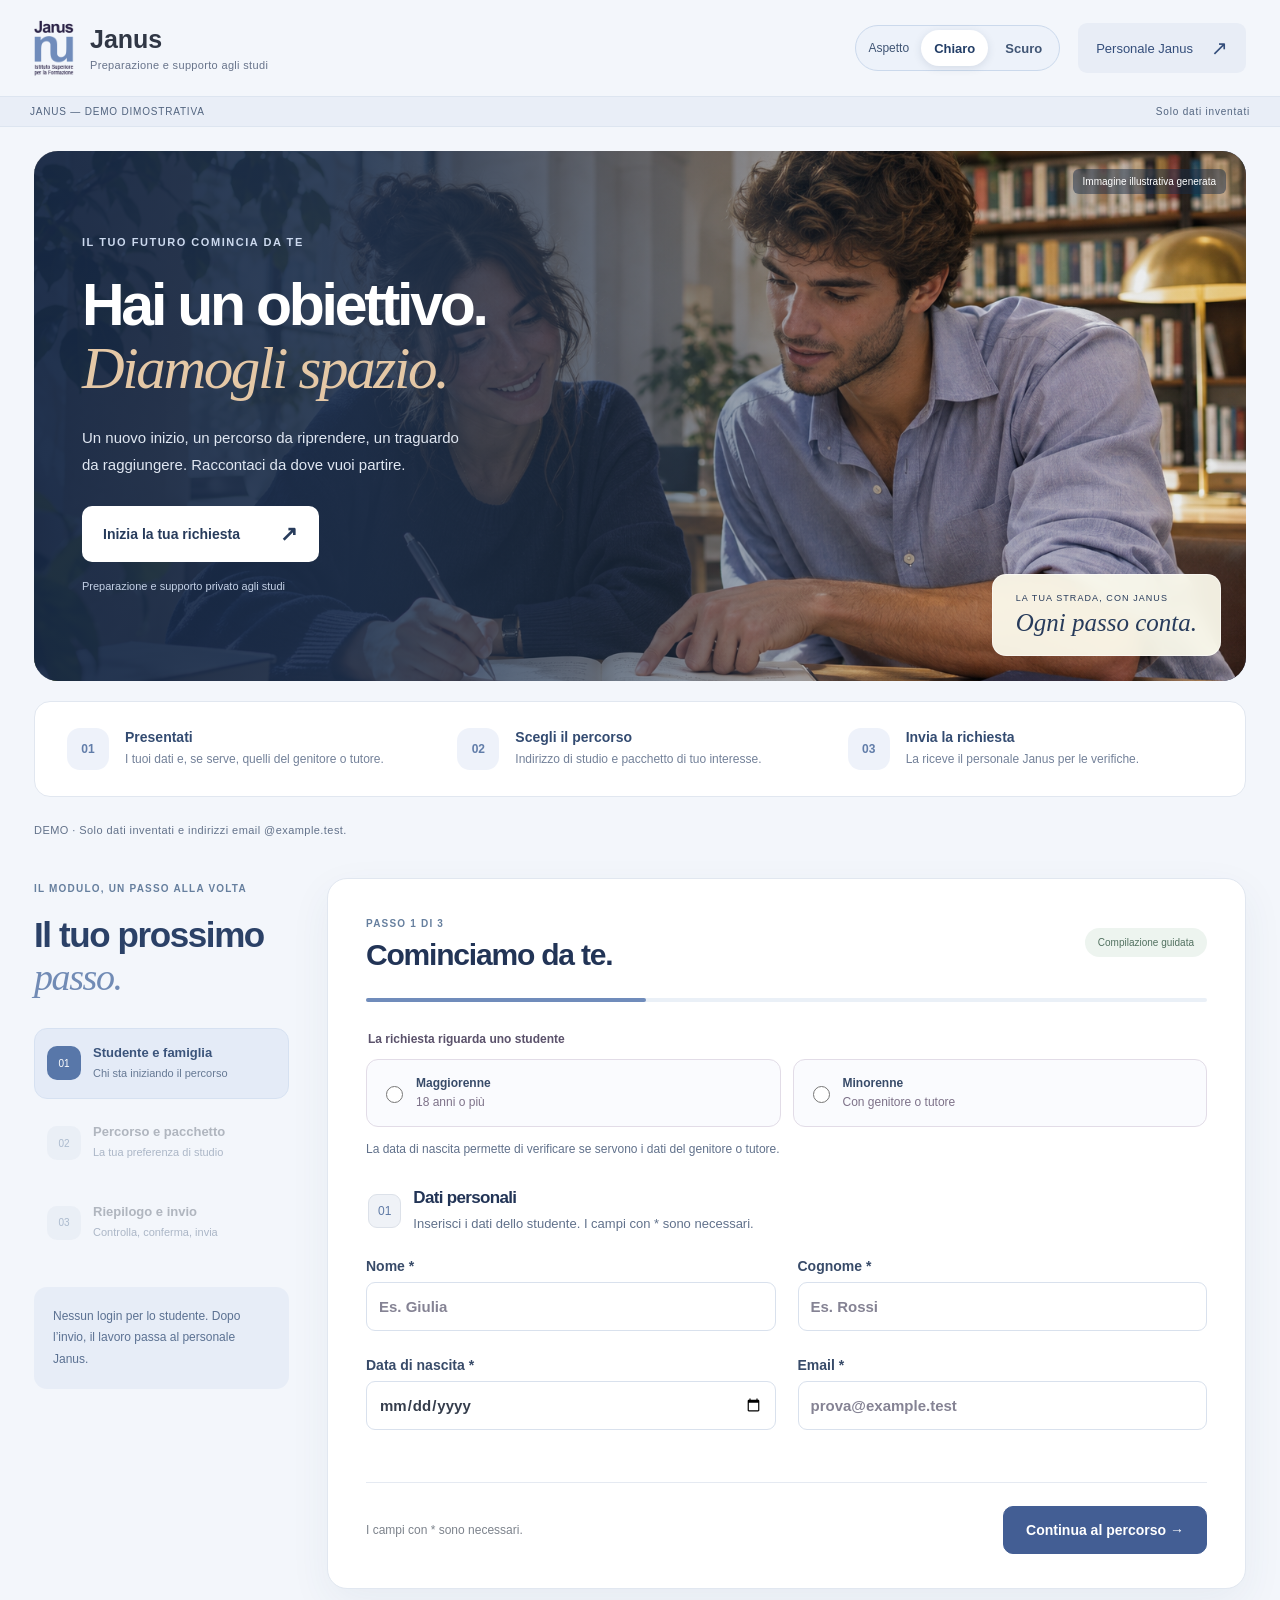
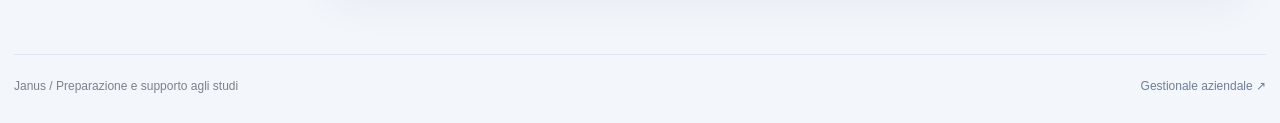
==== commit 08b80f01: "feat: let demo users switch and remember light or dark appearance" ====
--- a/index.html
+++ b/index.html
@@ -1,4 +1,4 @@
-<!doctype html><html lang="it"><head><meta charset="utf-8"><meta name="viewport" content="width=device-width,initial-scale=1"><meta name="robots" content="noindex,nofollow"><title>Janus · Proposta D · Iscrizione</title><link rel="stylesheet" href="./style.css"><link rel="stylesheet" href="./enrollment.css"><link rel="stylesheet" href="./concept-c.css"><link rel="stylesheet" href="./concept-d.css"></head><body class="concept-c concept-d client-c"><header class="c-top"><a class="c-brand" href="./iscrizione-d.html"><img src="./assets/janus_logo-1.png" alt="Istituto Janus"><span>Janus<small>Preparazione e supporto agli studi</small></span></a><a class="c-employee" href="./gestionale-d.html">Personale Janus <span>↗</span></a></header><div class="c-proposal"><span>JANUS — DEMO DIMOSTRATIVA</span><span>Solo dati inventati</span></div><main class="c-client-main"><section class="d-hero"><img class="d-hero-image" src="./assets/janus-studio-editoriale.png" alt="Scena illustrativa di due giovani adulti impegnati nello studio"><div class="d-hero-shade"></div><div class="d-hero-content"><span class="d-eyebrow">IL TUO FUTURO COMINCIA DA TE</span><h1>Hai un obiettivo.<br><em>Diamogli spazio.</em></h1><p>Un nuovo inizio, un percorso da riprendere, un traguardo da raggiungere. Raccontaci da dove vuoi partire.</p><a class="d-hero-cta" href="#modulo">Inizia la tua richiesta <span>↗</span></a><span class="d-service-note">Preparazione e supporto privato agli studi</span></div><div class="d-photo-note">Immagine illustrativa generata</div><div class="d-hero-caption"><span>LA TUA STRADA, CON JANUS</span><b>Ogni passo conta.</b></div></section><div class="d-journey"><article><b>01</b><div><strong>Presentati</strong><span>I tuoi dati e, se serve, quelli del genitore o tutore.</span></div></article><article><b>02</b><div><strong>Scegli il percorso</strong><span>Indirizzo di studio e pacchetto di tuo interesse.</span></div></article><article><b>03</b><div><strong>Invia la richiesta</strong><span>La riceve il personale Janus per le verifiche.</span></div></article></div><div class="c-demo">DEMO · Solo dati inventati e indirizzi email @example.test.</div><section id="modulo" class="c-wizard-layout"><aside class="c-step-rail"><span class="c-kicker">IL MODULO, UN PASSO ALLA VOLTA</span><h2>Il tuo prossimo<br><em>passo.</em></h2><nav aria-label="Passaggi del modulo"><button type="button" data-wizard-step="0"><b>01</b><span>Studente e famiglia<small>Chi sta iniziando il percorso</small></span></button><button type="button" data-wizard-step="1"><b>02</b><span>Percorso e pacchetto<small>La tua preferenza di studio</small></span></button><button type="button" data-wizard-step="2"><b>03</b><span>Riepilogo e invio<small>Controlla, conferma, invia</small></span></button></nav><div class="c-side-note">Nessun login per lo studente. Dopo l’invio, il lavoro passa al personale Janus.</div></aside><div class="c-form-stage"><section id="student-entry" aria-labelledby="form-title"><div class="c-stage-header"><div><span id="wizard-position" class="c-kicker">PASSO 1 DI 3</span><h2 id="form-title">Cominciamo da te.</h2></div><span class="c-pill">Compilazione guidata</span></div><div class="c-progress-track"><div id="wizard-progress"></div></div><form id="student-form" novalidate><section class="wizard-step"><fieldset class="age-selector"><legend>La richiesta riguarda uno studente</legend><div class="age-options"><label><input type="radio" name="student_age_group" value="adult"><span>Maggiorenne <small>18 anni o più</small></span></label><label><input type="radio" name="student_age_group" value="minor"><span>Minorenne <small>Con genitore o tutore</small></span></label></div><small data-error="student_age_group" class="error"></small><p class="field-help" data-age-hint></p></fieldset><fieldset><legend><div class="section-label"><span class="section-number">01</span><div><h3>Dati personali</h3><p>Inserisci i dati dello studente. I campi con * sono necessari.</p></div></div></legend><div class="grid"><label>Nome *<input name="given_name" maxlength="80" required autocomplete="off" placeholder="Es. Giulia"><small data-error="given_name"></small></label><label>Cognome *<input name="family_name" maxlength="80" required autocomplete="off" placeholder="Es. Rossi"><small data-error="family_name"></small></label><label>Data di nascita *<input name="birth_date" type="date" required><small data-error="birth_date"></small></label><label>Email *<input name="email" type="email" placeholder="prova@example.test" maxlength="160" required autocomplete="off"><small data-error="email"></small></label></div></fieldset><fieldset data-guardian-section class="guardian-panel" hidden><legend><div class="section-label"><span class="section-number">↳</span><div><h3>Genitore o tutore dello studente minorenne</h3><p>La richiesta deve essere compilata dal genitore o tutore. Usa solo dati inventati nella demo.</p></div></div></legend><div class="grid"><label>Relazione con lo studente *<select name="guardian_relationship"><option value="">Scegli una relazione</option><option value="genitore">Genitore</option><option value="tutore_legale">Tutore legale</option></select><small data-error="guardian_relationship"></small></label><label>Nome del genitore o tutore *<input name="guardian_given_name" maxlength="80" autocomplete="off"><small data-error="guardian_given_name"></small></label><label>Cognome del genitore o tutore *<input name="guardian_family_name" maxlength="80" autocomplete="off"><small data-error="guardian_family_name"></small></label><label>Email del genitore o tutore *<input name="guardian_email" type="email" maxlength="160" placeholder="genitore@example.test" autocomplete="off"><small data-error="guardian_email"></small></label></div><label class="checkbox"><input name="guardian_authority_confirm" type="checkbox"><span>Dichiaro di compilare questa richiesta come genitore o tutore dello studente minorenne. *</span></label><small data-error="guardian_authority_confirm" class="error"></small><p class="field-help">Il titolo dichiarato sarà verificato dal personale Janus. Questa dichiarazione non attribuisce automaticamente ruoli di contraente o pagatore.</p></fieldset><div class="c-wizard-actions"><span>I campi con * sono necessari.</span><button type="button" data-wizard-next class="primary">Continua al percorso →</button></div></section><section class="wizard-step" hidden><fieldset id="percorsi-studio"><legend><div class="section-label"><span class="section-number">02</span><div><h3>Il tuo percorso di studio</h3><p>Indica regione, anno scolastico e indirizzo richiesto.</p></div></div></legend><div class="grid"><label>Regione *<select name="region" required><option value="">Scegli una regione</option></select><small data-error="region"></small></label><label>Anno scolastico *<select name="school_year" required><option value="">Scegli un anno</option><option>2025/2026</option><option>2026/2027</option><option>2027/2028</option></select><small data-error="school_year"></small></label><label class="full-width">Indirizzo di studio richiesto (facoltativo)<select name="study_track"><option value="">Scegli un indirizzo, se lo conosci</option></select><small data-error="study_track"></small><span class="field-help">Il personale Janus verificherà il percorso indicato.</span></label></div></fieldset><fieldset class="package-section"><legend><div class="section-label"><span class="section-number">03</span><div><h3>Il pacchetto Janus che ti interessa</h3><p>Indica una preferenza: il personale verificherà con te l’offerta e le condizioni.</p></div></div></legend><div class="package-grid" data-package-options></div><label class="checkbox package-undecided"><input type="radio" name="service_package" value="" checked><span>Non ho ancora scelto: preferisco confrontarmi con Janus.</span></label><small data-error="service_package" class="error"></small></fieldset><div class="c-wizard-actions"><button type="button" data-wizard-back class="quiet">← Indietro</button><button type="button" data-wizard-next class="primary">Controlla la richiesta →</button></div></section><section class="wizard-step" hidden><div class="section-label"><span class="section-number">04</span><div><h3>Controlla e invia</h3><p>Verifica i dati prima di confermare la richiesta.</p></div></div>
-<div class="submit-area"><h3>Riepilogo della richiesta</h3><div class="client-summary"><span><strong>Studente:</strong> <span id="summary-name">Da compilare</span></span><span><strong>Anno:</strong> <span id="summary-year">Da indicare</span></span><span><strong>Indirizzo:</strong> <span id="summary-track">Non indicato</span></span><span><strong>Pacchetto:</strong> <span data-package-summary>Non indicato</span></span></div>
-<p class="notice" style="margin-top:16px">Questa è una dimostrazione: usa dati inventati e un’email che termini con <strong>@example.test</strong>.</p><label class="checkbox"><input name="synthetic_confirm" type="checkbox"><span>Confermo di aver inserito esclusivamente dati inventati. *</span></label><small data-error="synthetic_confirm" class="error"></small></div>
-<label class="honeypot" aria-hidden="true">Lascia vuoto<input name="website" tabindex="-1" autocomplete="off"></label><p id="submit-error" class="error" role="alert"></p><button class="primary" id="submit-button">Invia richiesta di prova →</button><p class="student-help">L’invio registra una richiesta di prova. Non costituisce iscrizione effettiva ai servizi Janus.</p><button type="button" data-wizard-back class="c-back">← Torna al percorso</button></section></form></section><section id="receipt" class="card receipt client-receipt" hidden tabindex="-1" aria-labelledby="receipt-title"><span class="tag">RICHIESTA RICEVUTA</span><div class="success-icon" style="margin-top:25px" aria-hidden="true">✓</div><h2 id="receipt-title">La tua richiesta è stata inviata.</h2><p id="receipt-name"></p><p class="reference" id="receipt-id"></p><div class="receipt-note"><h3>Adesso se ne occupa Janus</h3><p>Il personale può trovare la richiesta nel gestionale e verificare il percorso indicato. Per lo studente la compilazione è conclusa.</p></div><p>La ricevuta conferma l’acquisizione della richiesta di prova. Non costituisce approvazione o iscrizione effettiva ai servizi.</p><button id="new-request" class="quiet">Compila un’altra richiesta di prova</button><p style="font-size:11px;margin-top:24px">Sei del personale Janus? <a href="./gestionale-d.html" style="color:#607fad">Apri il gestionale aziendale →</a></p></section></div></section></main><footer class="c-footer"><span>Janus / Preparazione e supporto agli studi</span><a href="./gestionale-d.html">Gestionale aziendale ↗</a></footer><script type="module" src="./student.js"></script><script type="module" src="./wizard-c.js"></script></body></html>+<!doctype html><html lang="it"><head><meta charset="utf-8"><meta name="viewport" content="width=device-width,initial-scale=1"><meta name="robots" content="noindex,nofollow"><title>Janus · Proposta D · Iscrizione</title><link rel="stylesheet" href="./style.css"><link rel="stylesheet" href="./enrollment.css"><link rel="stylesheet" href="./concept-c.css"><link rel="stylesheet" href="./concept-d.css"><link rel="stylesheet" href="./theme-switcher.css"><script type="module" src="./theme-switcher.js"></script></head><body class="concept-c concept-d client-c"><header class="c-top"><a class="c-brand" href="./iscrizione-d.html"><img src="./assets/janus_logo-1.png" alt="Istituto Janus"><span>Janus<small>Preparazione e supporto agli studi</small></span></a><a class="c-employee" href="./gestionale-d.html">Personale Janus <span>↗</span></a></header><div class="c-proposal"><span>JANUS — DEMO DIMOSTRATIVA</span><span>Solo dati inventati</span></div><main class="c-client-main"><section class="d-hero"><img class="d-hero-image" src="./assets/janus-studio-editoriale.png" alt="Scena illustrativa di due giovani adulti impegnati nello studio"><div class="d-hero-shade"></div><div class="d-hero-content"><span class="d-eyebrow">IL TUO FUTURO COMINCIA DA TE</span><h1>Hai un obiettivo.<br><em>Diamogli spazio.</em></h1><p>Un nuovo inizio, un percorso da riprendere, un traguardo da raggiungere. Raccontaci da dove vuoi partire.</p><a class="d-hero-cta" href="#modulo">Inizia la tua richiesta <span>↗</span></a><span class="d-service-note">Preparazione e supporto privato agli studi</span></div><div class="d-photo-note">Immagine illustrativa generata</div><div class="d-hero-caption"><span>LA TUA STRADA, CON JANUS</span><b>Ogni passo conta.</b></div></section><div class="d-journey"><article><b>01</b><div><strong>Presentati</strong><span>I tuoi dati e, se serve, quelli del genitore o tutore.</span></div></article><article><b>02</b><div><strong>Scegli il percorso</strong><span>Indirizzo di studio e pacchetto di tuo interesse.</span></div></article><article><b>03</b><div><strong>Invia la richiesta</strong><span>La riceve il personale Janus per le verifiche.</span></div></article></div><div class="c-demo">DEMO · Solo dati inventati e indirizzi email @example.test.</div><section id="modulo" class="c-wizard-layout"><aside class="c-step-rail"><span class="c-kicker">IL MODULO, UN PASSO ALLA VOLTA</span><h2>Il tuo prossimo<br><em>passo.</em></h2><nav aria-label="Passaggi del modulo"><button type="button" data-wizard-step="0"><b>01</b><span>Studente e famiglia<small>Chi sta iniziando il percorso</small></span></button><button type="button" data-wizard-step="1"><b>02</b><span>Percorso e pacchetto<small>La tua preferenza di studio</small></span></button><button type="button" data-wizard-step="2"><b>03</b><span>Riepilogo e invio<small>Controlla, conferma, invia</small></span></button></nav><div class="c-side-note">Nessun login per lo studente. Dopo l’invio, il lavoro passa al personale Janus.</div></aside><div class="c-form-stage"><section id="student-entry" aria-labelledby="form-title"><div class="c-stage-header"><div><span id="wizard-position" class="c-kicker">PASSO 1 DI 3</span><h2 id="form-title">Cominciamo da te.</h2></div><span class="c-pill">Compilazione guidata</span></div><div class="c-progress-track"><div id="wizard-progress"></div></div><form id="student-form" novalidate><section class="wizard-step"><fieldset class="age-selector"><legend>La richiesta riguarda uno studente</legend><div class="age-options"><label><input type="radio" name="student_age_group" value="adult"><span>Maggiorenne <small>18 anni o più</small></span></label><label><input type="radio" name="student_age_group" value="minor"><span>Minorenne <small>Con genitore o tutore</small></span></label></div><small data-error="student_age_group" class="error"></small><p class="field-help" data-age-hint></p></fieldset><fieldset><legend><div class="section-label"><span class="section-number">01</span><div><h3>Dati personali</h3><p>Inserisci i dati dello studente. I campi con * sono necessari.</p></div></div></legend><div class="grid"><label>Nome *<input name="given_name" maxlength="80" required autocomplete="off" placeholder="Es. Giulia"><small data-error="given_name"></small></label><label>Cognome *<input name="family_name" maxlength="80" required autocomplete="off" placeholder="Es. Rossi"><small data-error="family_name"></small></label><label>Data di nascita *<input name="birth_date" type="date" required><small data-error="birth_date"></small></label><label>Email *<input name="email" type="email" placeholder="prova@example.test" maxlength="160" required autocomplete="off"><small data-error="email"></small></label></div></fieldset><fieldset data-guardian-section class="guardian-panel" hidden><legend><div class="section-label"><span class="section-number">↳</span><div><h3>Genitore o tutore dello studente minorenne</h3><p>La richiesta deve essere compilata dal genitore o tutore. Usa solo dati inventati nella demo.</p></div></div></legend><div class="grid"><label>Relazione con lo studente *<select name="guardian_relationship"><option value="">Scegli una relazione</option><option value="genitore">Genitore</option><option value="tutore_legale">Tutore legale</option></select><small data-error="guardian_relationship"></small></label><label>Nome del genitore o tutore *<input name="guardian_given_name" maxlength="80" autocomplete="off"><small data-error="guardian_given_name"></small></label><label>Cognome del genitore o tutore *<input name="guardian_family_name" maxlength="80" autocomplete="off"><small data-error="guardian_family_name"></small></label><label>Email del genitore o tutore *<input name="guardian_email" type="email" maxlength="160" placeholder="genitore@example.test" autocomplete="off"><small data-error="guardian_email"></small></label></div><label class="checkbox"><input name="guardian_authority_confirm" type="checkbox"><span>Dichiaro di compilare questa richiesta come genitore o tutore dello studente minorenne. *</span></label><small data-error="guardian_authority_confirm" class="error"></small><p class="field-help">Il titolo dichiarato sarà verificato dal personale Janus. Questa dichiarazione non attribuisce automaticamente ruoli di contraente o pagatore.</p></fieldset><div class="c-wizard-actions"><span>I campi con * sono necessari.</span><button type="button" data-wizard-next class="primary">Continua al percorso →</button></div></section><section class="wizard-step" hidden><fieldset id="percorsi-studio"><legend><div class="section-label"><span class="section-number">02</span><div><h3>Il tuo percorso di studio</h3><p>Indica regione, anno scolastico e indirizzo richiesto.</p></div></div></legend><div class="grid"><label>Regione *<select name="region" required><option value="">Scegli una regione</option></select><small data-error="region"></small></label><label>Anno scolastico *<select name="school_year" required><option value="">Scegli un anno</option><option>2025/2026</option><option>2026/2027</option><option>2027/2028</option></select><small data-error="school_year"></small></label><label class="full-width">Indirizzo di studio richiesto (facoltativo)<select name="study_track"><option value="">Scegli un indirizzo, se lo conosci</option></select><small data-error="study_track"></small><span class="field-help">Il personale Janus verificherà il percorso indicato.</span></label></div></fieldset><fieldset class="package-section"><legend><div class="section-label"><span class="section-number">03</span><div><h3>Il pacchetto Janus che ti interessa</h3><p>Indica una preferenza: il personale verificherà con te l’offerta e le condizioni.</p></div></div></legend><div class="package-grid" data-package-options></div><label class="checkbox package-undecided"><input type="radio" name="service_package" value="" checked><span>Non ho ancora scelto: preferisco confrontarmi con Janus.</span></label><small data-error="service_package" class="error"></small></fieldset><div class="c-wizard-actions"><button type="button" data-wizard-back class="quiet">← Indietro</button><button type="button" data-wizard-next class="primary">Controlla la richiesta →</button></div></section><section class="wizard-step" hidden><div class="section-label"><span class="section-number">04</span><div><h3>Controlla e invia</h3><p>Verifica i dati prima di confermare la richiesta.</p></div></div>
+<div class="submit-area"><h3>Riepilogo della richiesta</h3><div class="client-summary"><span><strong>Studente:</strong> <span id="summary-name">Da compilare</span></span><span><strong>Anno:</strong> <span id="summary-year">Da indicare</span></span><span><strong>Indirizzo:</strong> <span id="summary-track">Non indicato</span></span><span><strong>Pacchetto:</strong> <span data-package-summary>Non indicato</span></span></div>
+<p class="notice" style="margin-top:16px">Questa è una dimostrazione: usa dati inventati e un’email che termini con <strong>@example.test</strong>.</p><label class="checkbox"><input name="synthetic_confirm" type="checkbox"><span>Confermo di aver inserito esclusivamente dati inventati. *</span></label><small data-error="synthetic_confirm" class="error"></small></div>
+<label class="honeypot" aria-hidden="true">Lascia vuoto<input name="website" tabindex="-1" autocomplete="off"></label><p id="submit-error" class="error" role="alert"></p><button class="primary" id="submit-button">Invia richiesta di prova →</button><p class="student-help">L’invio registra una richiesta di prova. Non costituisce iscrizione effettiva ai servizi Janus.</p><button type="button" data-wizard-back class="c-back">← Torna al percorso</button></section></form></section><section id="receipt" class="card receipt client-receipt" hidden tabindex="-1" aria-labelledby="receipt-title"><span class="tag">RICHIESTA RICEVUTA</span><div class="success-icon" style="margin-top:25px" aria-hidden="true">✓</div><h2 id="receipt-title">La tua richiesta è stata inviata.</h2><p id="receipt-name"></p><p class="reference" id="receipt-id"></p><div class="receipt-note"><h3>Adesso se ne occupa Janus</h3><p>Il personale può trovare la richiesta nel gestionale e verificare il percorso indicato. Per lo studente la compilazione è conclusa.</p></div><p>La ricevuta conferma l’acquisizione della richiesta di prova. Non costituisce approvazione o iscrizione effettiva ai servizi.</p><button id="new-request" class="quiet">Compila un’altra richiesta di prova</button><p style="font-size:11px;margin-top:24px">Sei del personale Janus? <a href="./gestionale-d.html" style="color:#607fad">Apri il gestionale aziendale →</a></p></section></div></section></main><footer class="c-footer"><span>Janus / Preparazione e supporto agli studi</span><a href="./gestionale-d.html">Gestionale aziendale ↗</a></footer><script type="module" src="./student.js"></script><script type="module" src="./wizard-c.js"></script></body></html>
--- a/theme-switcher.css
+++ b/theme-switcher.css
@@ -0,0 +1,5 @@
+/* Controlli condivisi, cambio del tema senza navigazione o perdita dei dati. */
+.demo-theme-header{flex-wrap:wrap;gap:18px}.demo-theme-header .theme-switcher{display:flex;align-items:center;gap:4px;margin-left:auto;padding:4px;border:1px solid #cbd9ec;border-radius:30px;background:#edf2fa;color:#405574;flex-shrink:0}.theme-switcher .theme-mode-label{padding:0 8px;font-size:12px;font-weight:500}.theme-switcher .theme-mode-button{border:0;border-radius:24px;background:transparent;color:inherit;padding:8px 13px;min-height:36px;line-height:1.3;font:600 13px "Segoe UI",Arial,sans-serif;cursor:pointer}.theme-switcher .theme-mode-button[aria-pressed=true]{background:white;color:#233e67;box-shadow:0 2px 8px #243c6320}.theme-switcher .theme-mode-button:focus-visible{outline:3px solid #4b7bb6;outline-offset:3px}.theme-switcher .theme-mode-button:disabled{opacity:.6;cursor:wait}.theme-mode-status{position:absolute;width:1px;height:1px;margin:-1px;padding:0;overflow:hidden;clip-path:inset(50%);white-space:nowrap;border:0}.demo-theme-header .account{margin-left:0}
+.future-theme .demo-theme-header .theme-switcher{background:#142941;border-color:#42617f;color:#c0d9f2}.future-theme .theme-switcher .theme-mode-button[aria-pressed=true]{background:#27546b;color:#d1fbff;box-shadow:0 0 16px #86e8ed14}.future-theme .theme-switcher .theme-mode-button:focus-visible{outline-color:#86e8ed}
+@media(max-width:760px){.demo-theme-header .theme-switcher{order:3;flex:1 1 100%;margin:5px 0 0;justify-content:center;min-width:0}.demo-theme-header .account{margin-left:auto}.demo-theme-header .theme-mode-button{min-height:39px;font-size:14px;padding:9px 18px}.demo-theme-header .theme-mode-label{font-size:13px}.demo-theme-header .c-employee{margin-left:auto}}
+.theme-switcher .theme-mode-status[data-error=true]{position:static;width:auto;height:auto;margin:0 8px;clip-path:none;white-space:normal;font-size:12px;color:#a03f36}.future-theme .theme-switcher .theme-mode-status[data-error=true]{color:#ffbec8}
